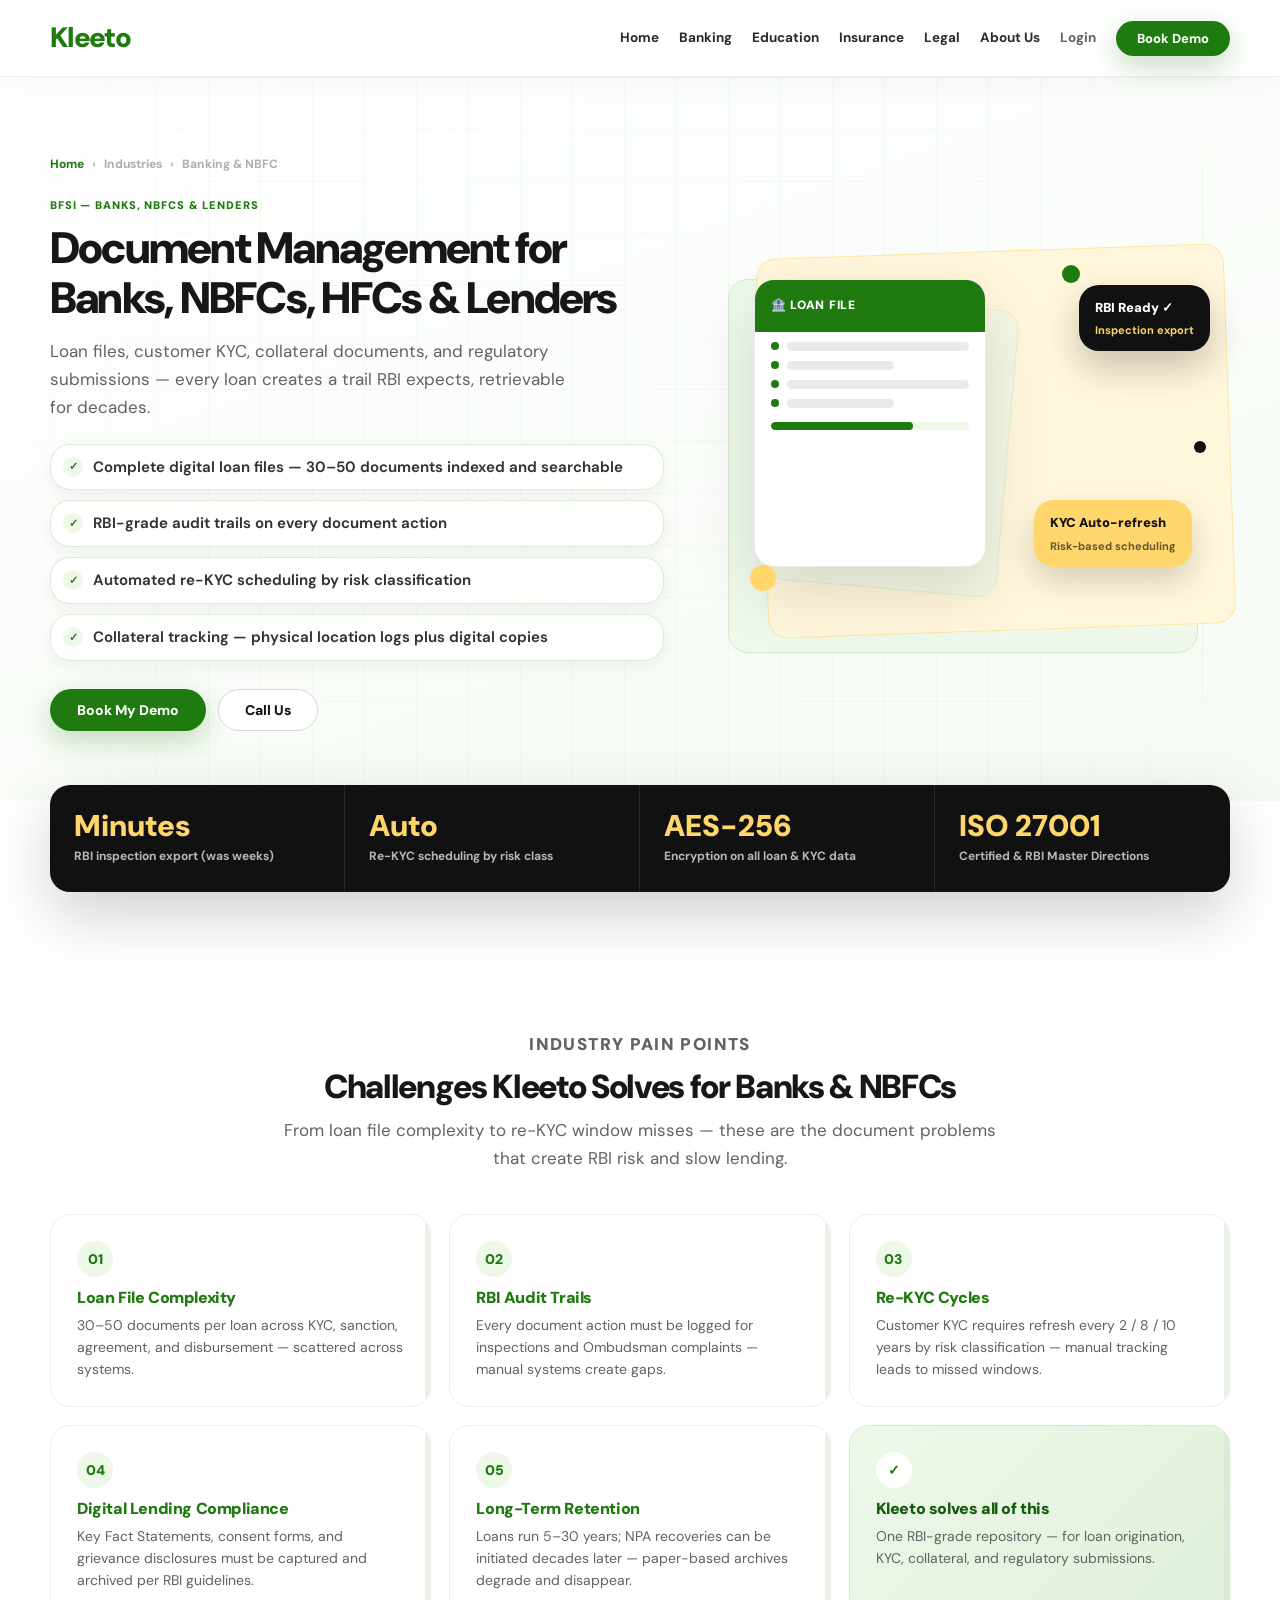
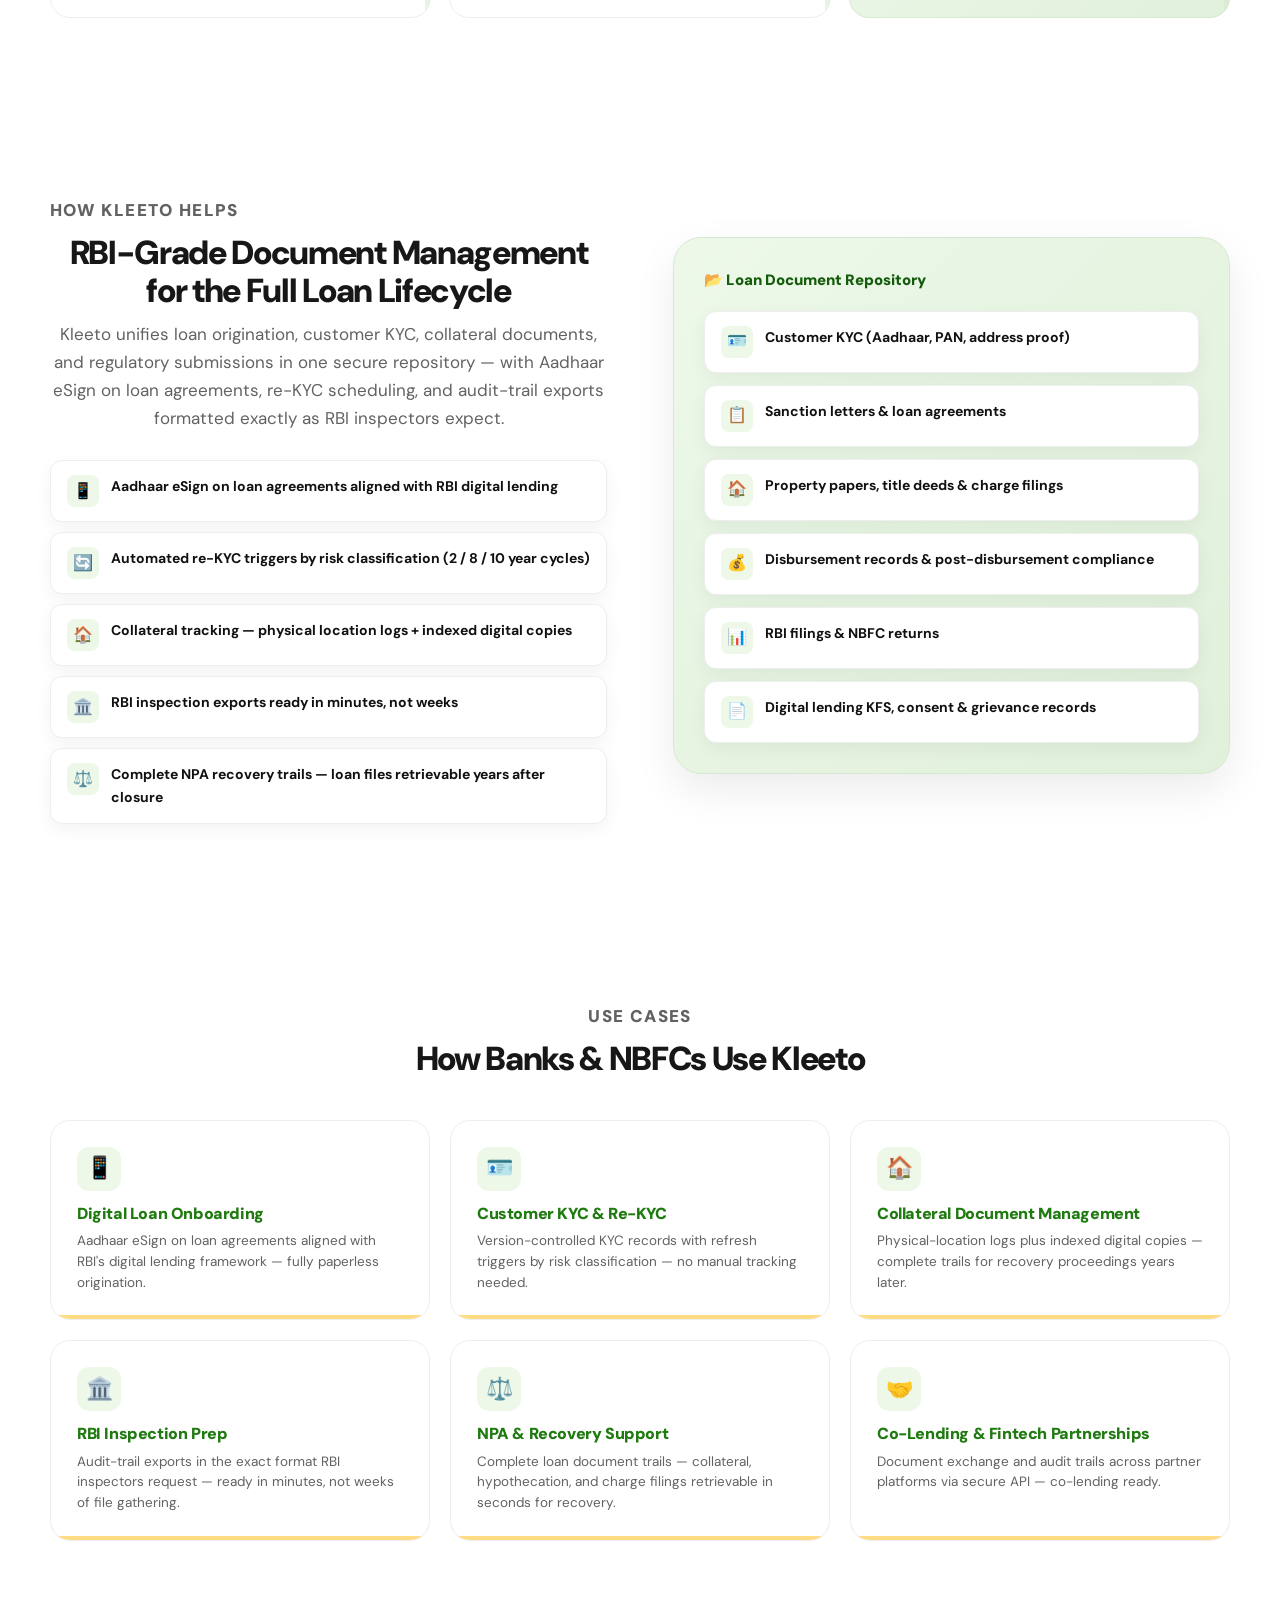
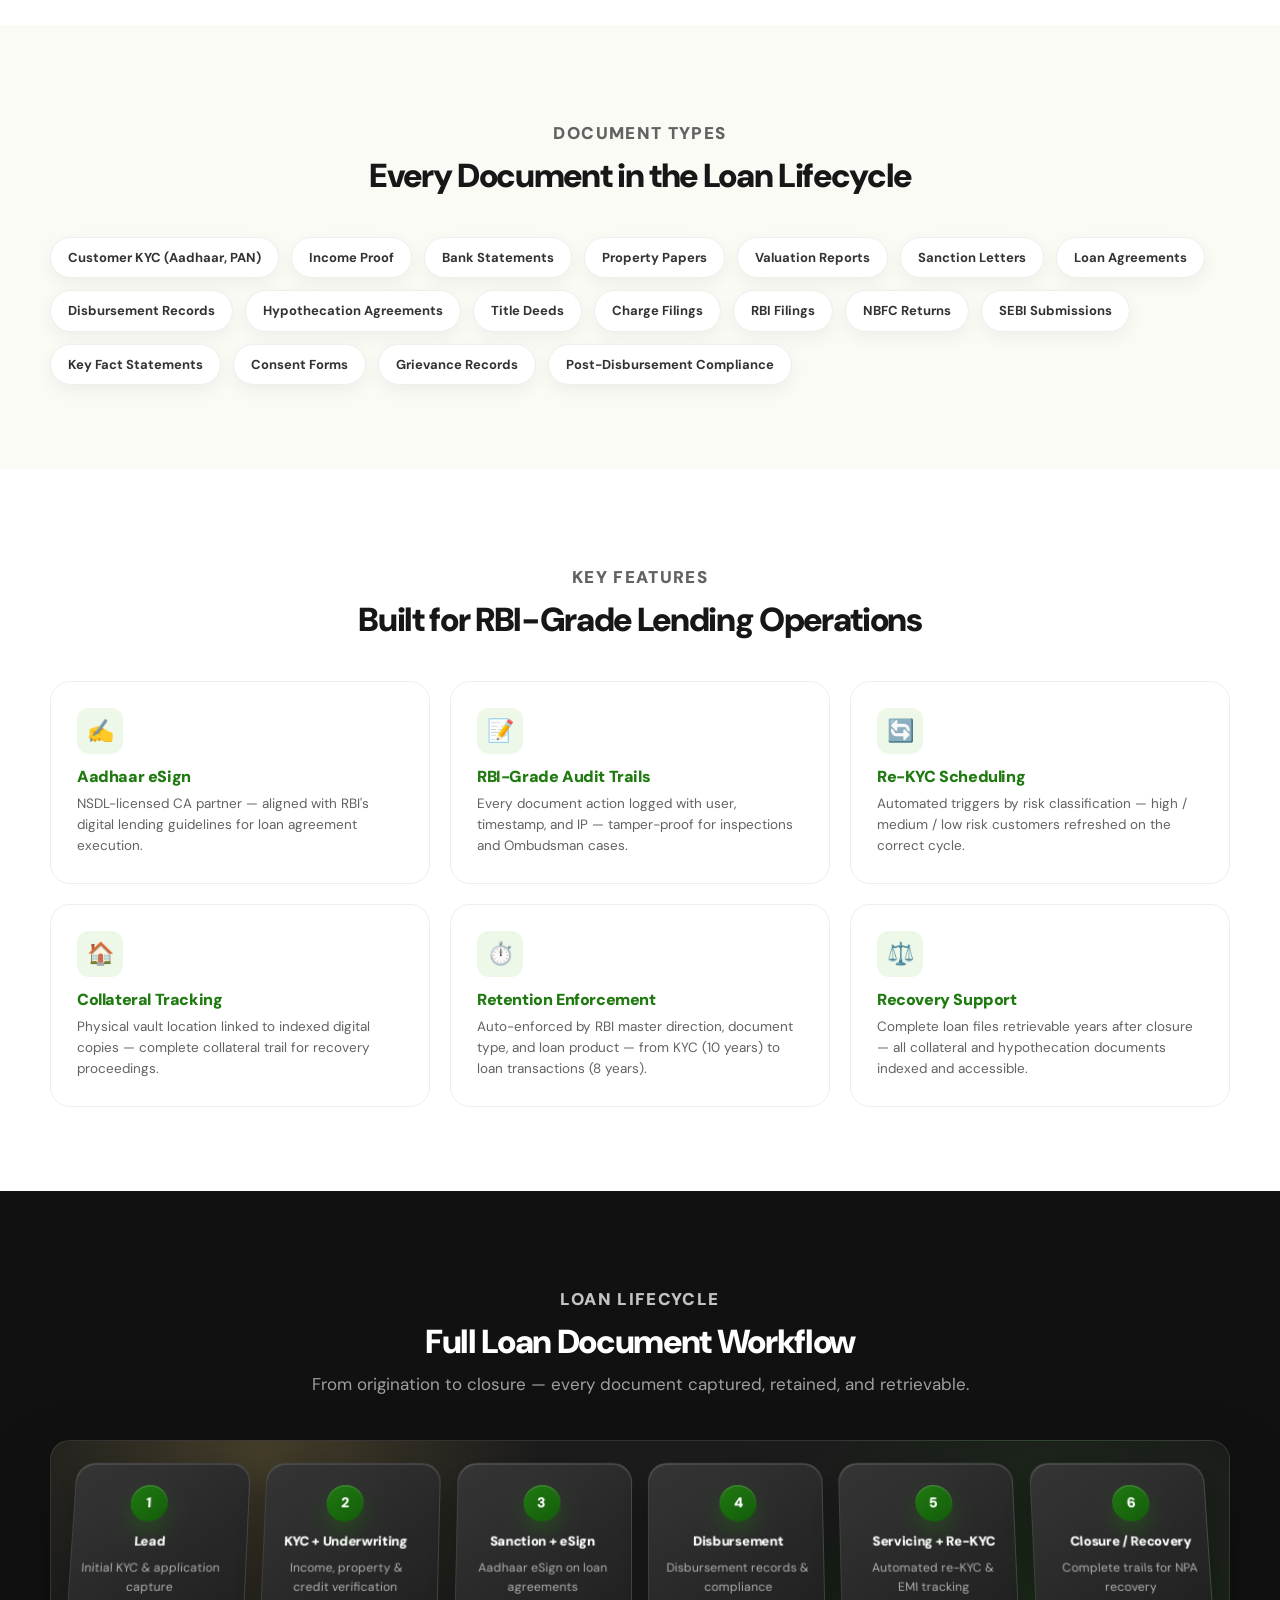
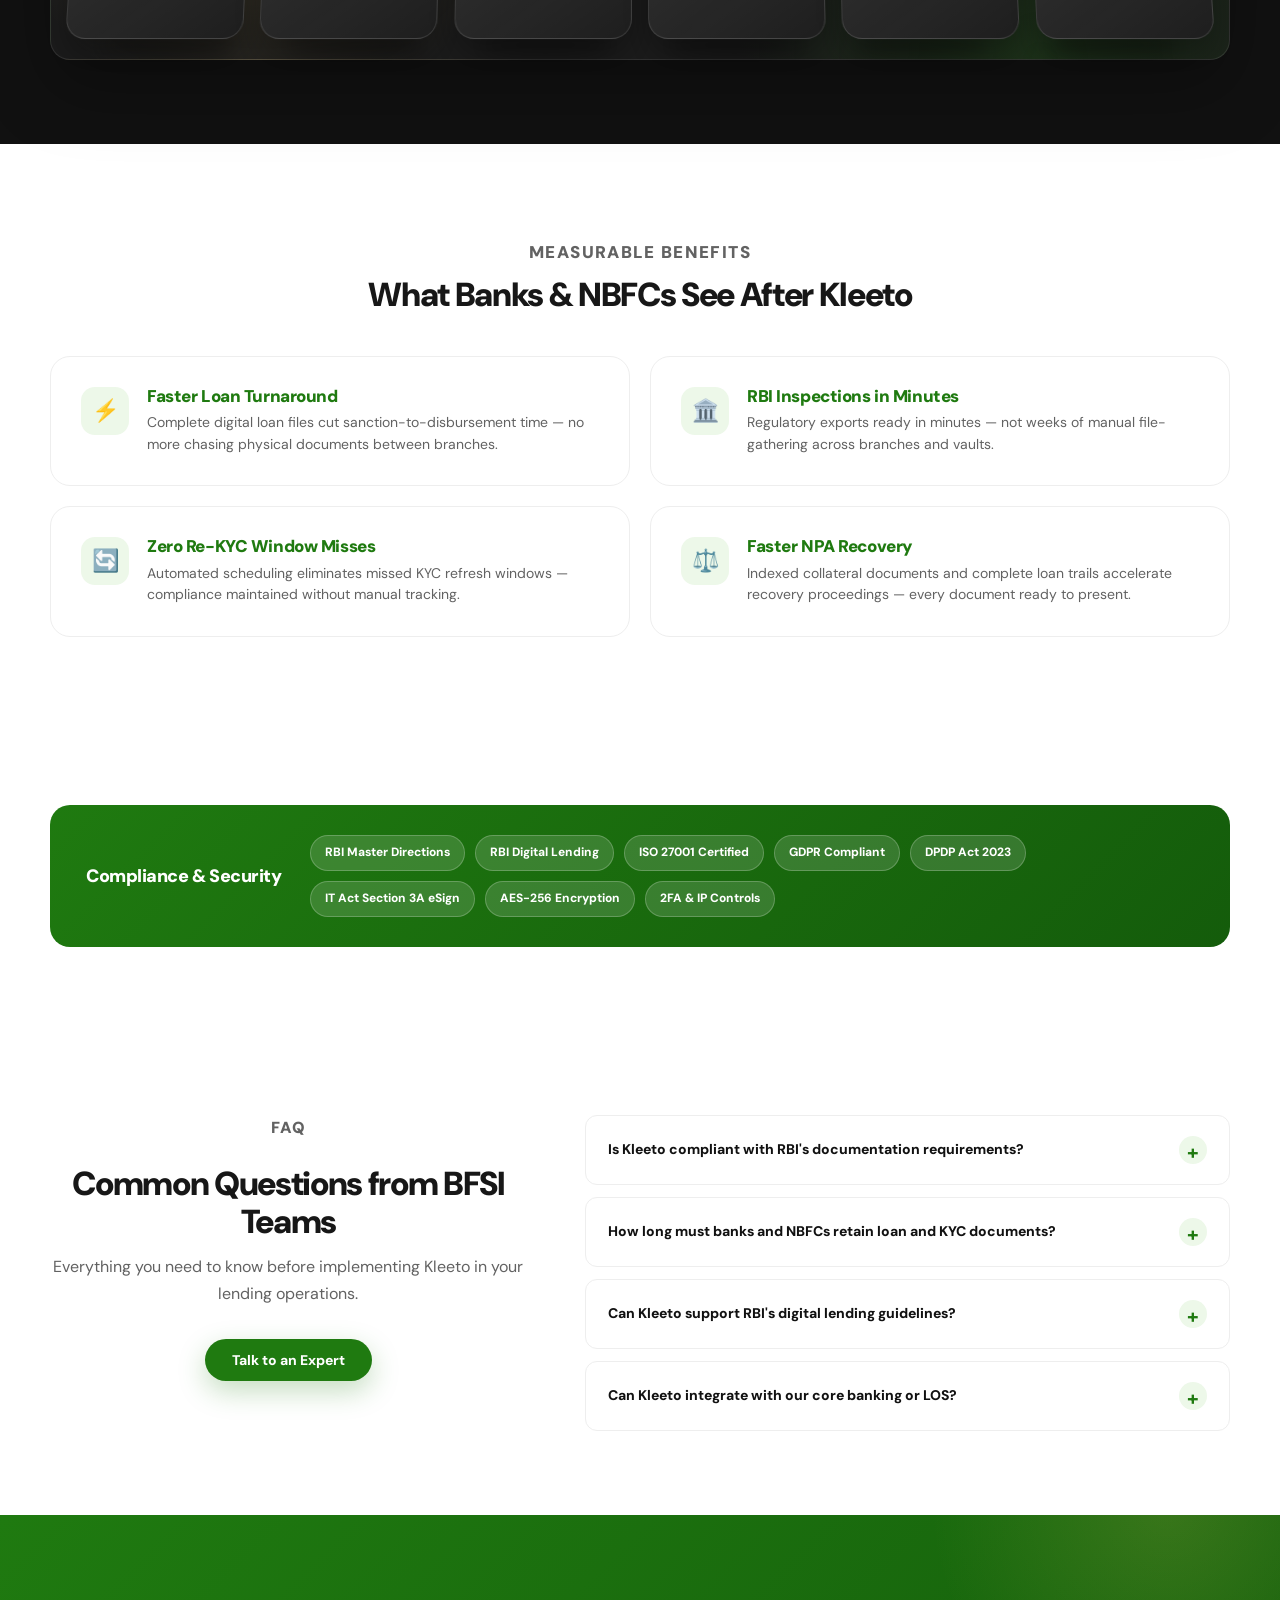
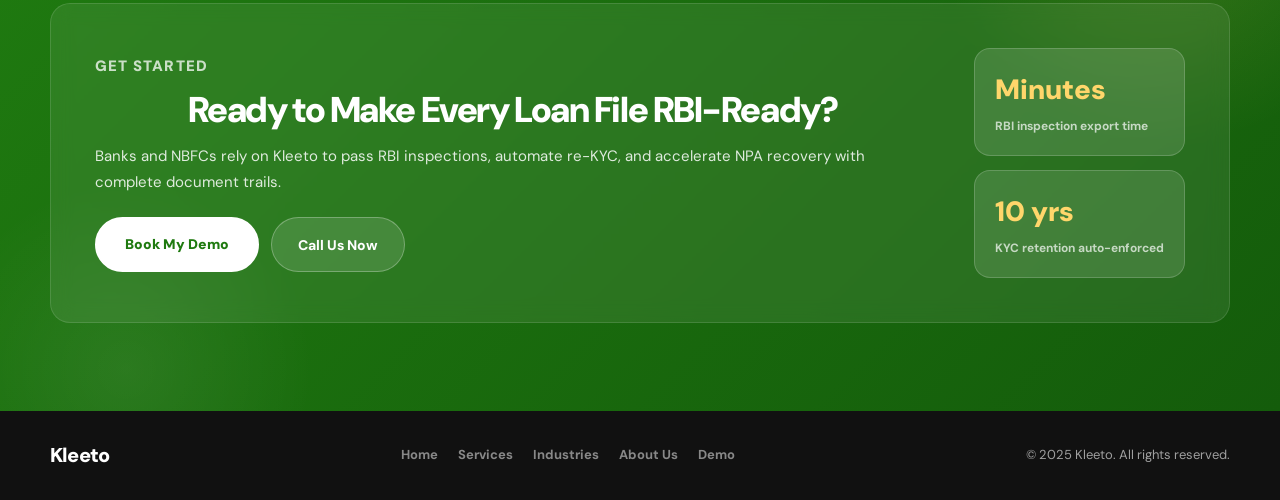
==== index.html @ 8e0f44df "Rename industry-banking-nbfc.html to index.html chaneg the file name" ====
<!DOCTYPE html>
<html lang="en">
<head>
<meta charset="UTF-8">
<meta name="viewport" content="width=device-width, initial-scale=1.0">
<title>Banking &amp; NBFC Document Management — Kleeto</title>
<meta name="description" content="Kleeto unifies loan files, customer KYC, collateral documents, and RBI submissions for banks, NBFCs, HFCs, and lenders — retrievable for decades.">
<link rel="preconnect" href="https://fonts.googleapis.com">
<link href="https://fonts.googleapis.com/css2?family=DM+Sans:wght@400;500;700;800;900&display=swap" rel="stylesheet">
<link rel="stylesheet" href="industry.css">
<style>
  .hero { background: linear-gradient(160deg, #fff 0%, #f5fbf3 100%); }

  /* BFSI visual */
  .bfsi-visual { position: relative; width: 100%; height: 400px; }

  .bfsi-loan {
    position: absolute; left: 26px; top: 36px;
    width: 232px; height: 288px;
    border-radius: 22px; background: #fff;
    border: 1px solid rgba(0,0,0,.08);
    box-shadow: 0 24px 56px rgba(0,0,0,.15);
    overflow: hidden;
    animation: cardFloat 6s ease-in-out infinite;
  }
  .bfsi-top { background: var(--green); height: 52px; display: flex; align-items: center; padding: 0 16px; color: #fff; font-weight: 900; font-size: 12px; letter-spacing: .06em; }
  .bl-row { display: flex; align-items: center; gap: 8px; margin: 10px 16px; }
  .bl-dot { width: 8px; height: 8px; border-radius: 50%; background: var(--green); flex: 0 0 auto; }
  .bl-line { flex: 1; height: 9px; border-radius: 999px; background: #eaeaea; }
  .bl-line.s { width: 54%; flex: none; }
  .bl-progress {
    margin: 14px 16px 0;
    background: var(--green-soft);
    border-radius: 999px;
    height: 8px;
    overflow: hidden;
  }
  .bl-bar { height: 100%; width: 72%; background: var(--green); border-radius: 999px; }

  .bfsi-b2 {
    position: absolute; left: 48px; top: 58px;
    width: 232px; height: 288px;
    border-radius: 22px; background: var(--green-soft);
    border: 1px solid var(--green-mid);
    opacity: .6; z-index: -1;
    transform: rotate(5deg);
  }

  .bfsi-badge-rbi {
    position: absolute; right: 20px; top: 42px;
    background: #111; color: #fff;
    border-radius: 14px; padding: 12px 16px;
    font-weight: 900; font-size: 13px;
    box-shadow: 0 16px 36px rgba(0,0,0,.22);
    animation: badgeFloat 4.5s ease-in-out infinite;
  }
  .bfsi-badge-rbi small { display: block; color: var(--yellow); font-size: 11px; font-weight: 700; margin-top: 3px; }

  .bfsi-badge-kyc {
    position: absolute; right: 38px; bottom: 76px;
    background: var(--yellow); color: #111;
    border-radius: 14px; padding: 12px 16px;
    font-weight: 900; font-size: 13px;
    box-shadow: 0 14px 30px rgba(0,0,0,.16);
    animation: badgeFloat 5s ease-in-out infinite reverse;
  }
  .bfsi-badge-kyc small { display: block; font-size: 11px; font-weight: 700; opacity: .65; margin-top: 3px; }

  .dot-b1 { width: 18px; height: 18px; background: var(--green); top: 22px; right: 150px; animation-delay: .4s; }
  .dot-b2 { width: 26px; height: 26px; background: var(--yellow); bottom: 52px; left: 22px; animation-delay: 1.2s; }
  .dot-b3 { width: 12px; height: 12px; background: #111; top: 198px; right: 24px; animation-delay: 1.9s; }

  @keyframes cardFloat {
    0%,100% { transform: translateY(0); }
    50%      { transform: translateY(-12px) rotate(.5deg); }
  }
</style>
</head>
<body>

<!-- ═══════════ HEADER ═══════════ -->
<header class="site-header">
  <div class="container">
    <nav class="nav-wrap">
      <a href="https://www.kleeto.in" class="brand">
        <img src="https://www.kleeto.in/images/logo.png" alt="Kleeto" onerror="this.style.display='none';this.nextElementSibling.style.display='block'">
        <span class="brand-text" style="display:none">Kleeto</span>
      </a>
      <div class="main-nav" id="mainNav">

  <a href="https://www.kleeto.in">Home</a>

  <a href="industry-banking-nbfc.html">Banking</a>

  <a href="industry-education.html">Education</a>

  <a href="industry-insurance.html">Insurance</a>

  <a href="industry-legal-procurement.html">
    Legal
  </a>

  <a href="https://www.kleeto.in/about-us">
    About Us
  </a>

  <a href="#" class="muted">Login</a>

  <a href="https://www.kleeto.in/Demo-Page.php"
     class="btn btn-primary"
     style="padding:10px 20px;font-size:13px">
     Book Demo
  </a>

</div>
      <button class="menu-btn" id="menuBtn" aria-label="Menu">
        <span></span><span></span><span></span>
      </button>
    </nav>
  </div>
</header>

<!-- ═══════════ HERO ═══════════ -->
<section class="hero">
  <div class="container">
    <div class="hero-grid">
      <div>
        <div class="breadcrumb">
          <a href="https://www.kleeto.in">Home</a>
          <span>›</span>
          <span>Industries</span>
          <span>›</span>
          <span>Banking &amp; NBFC</span>
        </div>
        <p class="eyebrow">BFSI — Banks, NBFCs &amp; Lenders</p>
        <h1>Document Management for Banks, NBFCs, HFCs &amp; Lenders</h1>
        <p class="hero-sub">Loan files, customer KYC, collateral documents, and regulatory submissions — every loan creates a trail RBI expects, retrievable for decades.</p>
        <ul class="hero-checks">
          <li>Complete digital loan files — 30–50 documents indexed and searchable</li>
          <li>RBI-grade audit trails on every document action</li>
          <li>Automated re-KYC scheduling by risk classification</li>
          <li>Collateral tracking — physical location logs plus digital copies</li>
        </ul>
        <div class="hero-actions">
          <a href="https://www.kleeto.in/Demo-Page.php" class="btn btn-primary">Book My Demo</a>
          <a href="tel:+91XXXXXXXXXX" class="btn btn-outline">Call Us</a>
        </div>
      </div>
      <div class="hero-visual">
        <div class="bfsi-visual">
          <div class="bfsi-b2"></div>
          <div class="bfsi-loan">
            <div class="bfsi-top">🏦 LOAN FILE</div>
            <div class="bl-row"><div class="bl-dot"></div><div class="bl-line"></div></div>
            <div class="bl-row"><div class="bl-dot"></div><div class="bl-line s"></div></div>
            <div class="bl-row"><div class="bl-dot"></div><div class="bl-line"></div></div>
            <div class="bl-row"><div class="bl-dot"></div><div class="bl-line s"></div></div>
            <div class="bl-progress"><div class="bl-bar"></div></div>
          </div>
          <div class="bfsi-badge-rbi">RBI Ready ✓<small>Inspection export</small></div>
          <div class="bfsi-badge-kyc">KYC Auto-refresh<small>Risk-based scheduling</small></div>
          <div class="vis-dot dot-b1"></div>
          <div class="vis-dot dot-b2"></div>
          <div class="vis-dot dot-b3"></div>
        </div>
      </div>
    </div>
  </div>
</section>

<!-- ═══════════ PROOF BAR ═══════════ -->
<section style="padding:16px 0 40px">
  <div class="container">
    <div class="proof-bar">
      <div class="proof-grid">
        <div class="proof-cell"><strong>Minutes</strong><span>RBI inspection export (was weeks)</span></div>
        <div class="proof-cell"><strong>Auto</strong><span>Re-KYC scheduling by risk class</span></div>
        <div class="proof-cell"><strong>AES-256</strong><span>Encryption on all loan &amp; KYC data</span></div>
        <div class="proof-cell"><strong>ISO 27001</strong><span>Certified &amp; RBI Master Directions</span></div>
      </div>
    </div>
  </div>
</section>

<!-- ═══════════ CHALLENGES ═══════════ -->
<section class="section-pad light-bg">
  <div class="container">
    <div class="section-head">
      <p class="eyebrow">Industry Pain Points</p>
      <h2>Challenges Kleeto Solves for Banks &amp; NBFCs</h2>
      <p>From loan file complexity to re-KYC window misses — these are the document problems that create RBI risk and slow lending.</p>
    </div>
    <div class="challenges-grid">
      <div class="challenge-card">
        <div class="challenge-num">01</div>
        <h3>Loan File Complexity</h3>
        <p>30–50 documents per loan across KYC, sanction, agreement, and disbursement — scattered across systems.</p>
      </div>
      <div class="challenge-card">
        <div class="challenge-num">02</div>
        <h3>RBI Audit Trails</h3>
        <p>Every document action must be logged for inspections and Ombudsman complaints — manual systems create gaps.</p>
      </div>
      <div class="challenge-card">
        <div class="challenge-num">03</div>
        <h3>Re-KYC Cycles</h3>
        <p>Customer KYC requires refresh every 2 / 8 / 10 years by risk classification — manual tracking leads to missed windows.</p>
      </div>
      <div class="challenge-card">
        <div class="challenge-num">04</div>
        <h3>Digital Lending Compliance</h3>
        <p>Key Fact Statements, consent forms, and grievance disclosures must be captured and archived per RBI guidelines.</p>
      </div>
      <div class="challenge-card">
        <div class="challenge-num">05</div>
        <h3>Long-Term Retention</h3>
        <p>Loans run 5–30 years; NPA recoveries can be initiated decades later — paper-based archives degrade and disappear.</p>
      </div>
      <div class="challenge-card" style="background:linear-gradient(135deg,var(--green-soft),#e0f0da);border-color:var(--green-mid)">
        <div class="challenge-num" style="background:#fff">✓</div>
        <h3 style="color:var(--green-dark)">Kleeto solves all of this</h3>
        <p>One RBI-grade repository — for loan origination, KYC, collateral, and regulatory submissions.</p>
      </div>
    </div>
  </div>
</section>

<!-- ═══════════ HOW KLEETO HELPS ═══════════ -->
<section class="section-pad">
  <div class="container">
    <div class="two-col">
      <div>
        <p class="eyebrow">How Kleeto Helps</p>
        <h2>RBI-Grade Document Management for the Full Loan Lifecycle</h2>
        <p>Kleeto unifies loan origination, customer KYC, collateral documents, and regulatory submissions in one secure repository — with Aadhaar eSign on loan agreements, re-KYC scheduling, and audit-trail exports formatted exactly as RBI inspectors expect.</p>
        <div style="margin-top:28px; display:grid; gap:10px;">
          <div class="help-item"><div class="help-icon">📱</div>Aadhaar eSign on loan agreements aligned with RBI digital lending</div>
          <div class="help-item"><div class="help-icon">🔄</div>Automated re-KYC triggers by risk classification (2 / 8 / 10 year cycles)</div>
          <div class="help-item"><div class="help-icon">🏠</div>Collateral tracking — physical location logs + indexed digital copies</div>
          <div class="help-item"><div class="help-icon">🏛️</div>RBI inspection exports ready in minutes, not weeks</div>
          <div class="help-item"><div class="help-icon">⚖️</div>Complete NPA recovery trails — loan files retrievable years after closure</div>
        </div>
      </div>
      <div class="help-visual">
        <div style="font-weight:900;color:var(--green-dark);font-size:15px;margin-bottom:6px">📂 Loan Document Repository</div>
        <div class="help-item"><div class="help-icon">🪪</div>Customer KYC (Aadhaar, PAN, address proof)</div>
        <div class="help-item"><div class="help-icon">📋</div>Sanction letters &amp; loan agreements</div>
        <div class="help-item"><div class="help-icon">🏠</div>Property papers, title deeds &amp; charge filings</div>
        <div class="help-item"><div class="help-icon">💰</div>Disbursement records &amp; post-disbursement compliance</div>
        <div class="help-item"><div class="help-icon">📊</div>RBI filings &amp; NBFC returns</div>
        <div class="help-item"><div class="help-icon">📄</div>Digital lending KFS, consent &amp; grievance records</div>
      </div>
    </div>
  </div>
</section>

<!-- ═══════════ USE CASES ═══════════ -->
<section class="section-pad light-bg">
  <div class="container">
    <div class="section-head center">
      <p class="eyebrow">Use Cases</p>
      <h2>How Banks &amp; NBFCs Use Kleeto</h2>
    </div>
    <div class="usecase-grid">
      <div class="usecase-card">
        <div class="usecase-icon">📱</div>
        <h3>Digital Loan Onboarding</h3>
        <p>Aadhaar eSign on loan agreements aligned with RBI's digital lending framework — fully paperless origination.</p>
      </div>
      <div class="usecase-card">
        <div class="usecase-icon">🪪</div>
        <h3>Customer KYC &amp; Re-KYC</h3>
        <p>Version-controlled KYC records with refresh triggers by risk classification — no manual tracking needed.</p>
      </div>
      <div class="usecase-card">
        <div class="usecase-icon">🏠</div>
        <h3>Collateral Document Management</h3>
        <p>Physical-location logs plus indexed digital copies — complete trails for recovery proceedings years later.</p>
      </div>
      <div class="usecase-card">
        <div class="usecase-icon">🏛️</div>
        <h3>RBI Inspection Prep</h3>
        <p>Audit-trail exports in the exact format RBI inspectors request — ready in minutes, not weeks of file gathering.</p>
      </div>
      <div class="usecase-card">
        <div class="usecase-icon">⚖️</div>
        <h3>NPA &amp; Recovery Support</h3>
        <p>Complete loan document trails — collateral, hypothecation, and charge filings retrievable in seconds for recovery.</p>
      </div>
      <div class="usecase-card">
        <div class="usecase-icon">🤝</div>
        <h3>Co-Lending &amp; Fintech Partnerships</h3>
        <p>Document exchange and audit trails across partner platforms via secure API — co-lending ready.</p>
      </div>
    </div>
  </div>
</section>

<!-- ═══════════ DOCUMENT TYPES ═══════════ -->
<section class="section-pad doc-types-section">
  <div class="container">
    <div class="section-head">
      <p class="eyebrow">Document Types</p>
      <h2>Every Document in the Loan Lifecycle</h2>
    </div>
    <div class="doc-pills">
      <span class="doc-pill">Customer KYC (Aadhaar, PAN)</span>
      <span class="doc-pill">Income Proof</span>
      <span class="doc-pill">Bank Statements</span>
      <span class="doc-pill">Property Papers</span>
      <span class="doc-pill">Valuation Reports</span>
      <span class="doc-pill">Sanction Letters</span>
      <span class="doc-pill">Loan Agreements</span>
      <span class="doc-pill">Disbursement Records</span>
      <span class="doc-pill">Hypothecation Agreements</span>
      <span class="doc-pill">Title Deeds</span>
      <span class="doc-pill">Charge Filings</span>
      <span class="doc-pill">RBI Filings</span>
      <span class="doc-pill">NBFC Returns</span>
      <span class="doc-pill">SEBI Submissions</span>
      <span class="doc-pill">Key Fact Statements</span>
      <span class="doc-pill">Consent Forms</span>
      <span class="doc-pill">Grievance Records</span>
      <span class="doc-pill">Post-Disbursement Compliance</span>
    </div>
  </div>
</section>

<!-- ═══════════ KEY FEATURES ═══════════ -->
<section class="section-pad">
  <div class="container">
    <div class="section-head center">
      <p class="eyebrow">Key Features</p>
      <h2>Built for RBI-Grade Lending Operations</h2>
    </div>
    <div class="features-grid">
      <div class="feature-card">
        <div class="feature-icon">✍️</div>
        <h3>Aadhaar eSign</h3>
        <p>NSDL-licensed CA partner — aligned with RBI's digital lending guidelines for loan agreement execution.</p>
      </div>
      <div class="feature-card">
        <div class="feature-icon">📝</div>
        <h3>RBI-Grade Audit Trails</h3>
        <p>Every document action logged with user, timestamp, and IP — tamper-proof for inspections and Ombudsman cases.</p>
      </div>
      <div class="feature-card">
        <div class="feature-icon">🔄</div>
        <h3>Re-KYC Scheduling</h3>
        <p>Automated triggers by risk classification — high / medium / low risk customers refreshed on the correct cycle.</p>
      </div>
      <div class="feature-card">
        <div class="feature-icon">🏠</div>
        <h3>Collateral Tracking</h3>
        <p>Physical vault location linked to indexed digital copies — complete collateral trail for recovery proceedings.</p>
      </div>
      <div class="feature-card">
        <div class="feature-icon">⏱️</div>
        <h3>Retention Enforcement</h3>
        <p>Auto-enforced by RBI master direction, document type, and loan product — from KYC (10 years) to loan transactions (8 years).</p>
      </div>
      <div class="feature-card">
        <div class="feature-icon">⚖️</div>
        <h3>Recovery Support</h3>
        <p>Complete loan files retrievable years after closure — all collateral and hypothecation documents indexed and accessible.</p>
      </div>
    </div>
  </div>
</section>

<!-- ═══════════ WORKFLOW ═══════════ -->
<section class="section-pad workflow-section">
  <div class="container">
    <div class="section-head center">
      <p class="eyebrow light">Loan Lifecycle</p>
      <h2>Full Loan Document Workflow</h2>
      <p style="color:rgba(255,255,255,.6)">From origination to closure — every document captured, retained, and retrievable.</p>
    </div>
    <div class="workflow-steps">
      <div class="workflow-step">
        <div class="workflow-step-num">1</div>
        <h3>Lead</h3>
        <p>Initial KYC &amp; application capture</p>
      </div>
      <div class="workflow-step">
        <div class="workflow-step-num">2</div>
        <h3>KYC + Underwriting</h3>
        <p>Income, property &amp; credit verification</p>
      </div>
      <div class="workflow-step">
        <div class="workflow-step-num">3</div>
        <h3>Sanction + eSign</h3>
        <p>Aadhaar eSign on loan agreements</p>
      </div>
      <div class="workflow-step">
        <div class="workflow-step-num">4</div>
        <h3>Disbursement</h3>
        <p>Disbursement records &amp; compliance</p>
      </div>
      <div class="workflow-step">
        <div class="workflow-step-num">5</div>
        <h3>Servicing + Re-KYC</h3>
        <p>Automated re-KYC &amp; EMI tracking</p>
      </div>
      <div class="workflow-step">
        <div class="workflow-step-num">6</div>
        <h3>Closure / Recovery</h3>
        <p>Complete trails for NPA recovery</p>
      </div>
    </div>
  </div>
</section>

<!-- ═══════════ BENEFITS ═══════════ -->
<section class="section-pad light-bg">
  <div class="container">
    <div class="section-head center">
      <p class="eyebrow">Measurable Benefits</p>
      <h2>What Banks &amp; NBFCs See After Kleeto</h2>
    </div>
    <div class="benefits-grid">
      <div class="benefit-card">
        <div class="benefit-num">⚡</div>
        <div>
          <h3>Faster Loan Turnaround</h3>
          <p>Complete digital loan files cut sanction-to-disbursement time — no more chasing physical documents between branches.</p>
        </div>
      </div>
      <div class="benefit-card">
        <div class="benefit-num">🏛️</div>
        <div>
          <h3>RBI Inspections in Minutes</h3>
          <p>Regulatory exports ready in minutes — not weeks of manual file-gathering across branches and vaults.</p>
        </div>
      </div>
      <div class="benefit-card">
        <div class="benefit-num">🔄</div>
        <div>
          <h3>Zero Re-KYC Window Misses</h3>
          <p>Automated scheduling eliminates missed KYC refresh windows — compliance maintained without manual tracking.</p>
        </div>
      </div>
      <div class="benefit-card">
        <div class="benefit-num">⚖️</div>
        <div>
          <h3>Faster NPA Recovery</h3>
          <p>Indexed collateral documents and complete loan trails accelerate recovery proceedings — every document ready to present.</p>
        </div>
      </div>
    </div>
  </div>
</section>

<!-- ═══════════ COMPLIANCE ═══════════ -->
<section class="section-pad">
  <div class="container">
    <div class="compliance-strip">
      <h3>Compliance &amp; Security</h3>
      <div class="compliance-badges">
        <span class="comp-badge">RBI Master Directions</span>
        <span class="comp-badge">RBI Digital Lending</span>
        <span class="comp-badge">ISO 27001 Certified</span>
        <span class="comp-badge">GDPR Compliant</span>
        <span class="comp-badge">DPDP Act 2023</span>
        <span class="comp-badge">IT Act Section 3A eSign</span>
        <span class="comp-badge">AES-256 Encryption</span>
        <span class="comp-badge">2FA &amp; IP Controls</span>
      </div>
    </div>
  </div>
</section>

<!-- ═══════════ FAQ ═══════════ -->
<section class="section-pad light-bg">
  <div class="container">
    <div class="faq-layout">
      <div class="faq-intro">
        <p class="eyebrow">FAQ</p>
        <h2>Common Questions from BFSI Teams</h2>
        <p>Everything you need to know before implementing Kleeto in your lending operations.</p>
        <a href="https://www.kleeto.in/Demo-Page.php" class="btn btn-primary" style="margin-top:8px">Talk to an Expert</a>
      </div>
      <div class="faq-list">
        <div class="faq-item">
          <button class="faq-btn">
            Is Kleeto compliant with RBI's documentation requirements?
            <span class="faq-icon">+</span>
          </button>
          <div class="faq-body"><p>Yes — audit trails, retention policies, security controls, and access management align with RBI's master directions on KYC, outsourcing, and digital lending. Kleeto enforces these automatically per document type and loan product.</p></div>
        </div>
        <div class="faq-item">
          <button class="faq-btn">
            How long must banks and NBFCs retain loan and KYC documents?
            <span class="faq-icon">+</span>
          </button>
          <div class="faq-body"><p>KYC records are typically retained for 10 years after the relationship ends; loan transaction records for 8 years per the Income Tax Act, and longer for capital-account transactions. Kleeto enforces the correct retention period automatically.</p></div>
        </div>
        <div class="faq-item">
          <button class="faq-btn">
            Can Kleeto support RBI's digital lending guidelines?
            <span class="faq-icon">+</span>
          </button>
          <div class="faq-body"><p>Yes — Key Fact Statement delivery, consent capture, Aadhaar eSign, grievance disclosure archival, and complete digital lending audit trails are all supported. Kleeto is purpose-built for RBI's digital lending framework.</p></div>
        </div>
        <div class="faq-item">
          <button class="faq-btn">
            Can Kleeto integrate with our core banking or LOS?
            <span class="faq-icon">+</span>
          </button>
          <div class="faq-body"><p>Yes — Kleeto integrates with core banking systems (Finacle, Flexcube, TCS BaNCS), loan origination systems, CRM, and credit bureau APIs via API. It acts as the document layer alongside your existing core BFSI systems.</p></div>
        </div>
      </div>
    </div>
  </div>
</section>

<!-- ═══════════ CTA ═══════════ -->
<section class="cta-banner">
  <div class="container">
    <div class="cta-box">
      <div>
        <p class="eyebrow light">Get Started</p>
        <h2>Ready to Make Every Loan File RBI-Ready?</h2>
        <p>Banks and NBFCs rely on Kleeto to pass RBI inspections, automate re-KYC, and accelerate NPA recovery with complete document trails.</p>
        <div class="cta-actions">
          <a href="https://www.kleeto.in/Demo-Page.php" class="btn-white">Book My Demo</a>
          <a href="tel:+91XXXXXXXXXX" class="btn btn-ghost">Call Us Now</a>
        </div>
      </div>
      <div style="display:grid;gap:14px;min-width:200px">
        <div style="background:rgba(255,255,255,.12);border:1px solid rgba(255,255,255,.18);border-radius:16px;padding:18px 20px;color:#fff">
          <div style="font-size:28px;font-weight:900;color:var(--yellow)">Minutes</div>
          <div style="font-size:12px;font-weight:700;opacity:.7;margin-top:4px">RBI inspection export time</div>
        </div>
        <div style="background:rgba(255,255,255,.12);border:1px solid rgba(255,255,255,.18);border-radius:16px;padding:18px 20px;color:#fff">
          <div style="font-size:28px;font-weight:900;color:var(--yellow)">10 yrs</div>
          <div style="font-size:12px;font-weight:700;opacity:.7;margin-top:4px">KYC retention auto-enforced</div>
        </div>
      </div>
    </div>
  </div>
</section>

<!-- ═══════════ FOOTER ═══════════ -->
<footer class="site-footer">
  <div class="container">
    <div class="footer-inner">
      <span class="footer-brand">Kleeto</span>
      <div class="footer-links">
        <a href="https://www.kleeto.in">Home</a>
        <a href="#">Services</a>
        <a href="#">Industries</a>
        <a href="#">About Us</a>
        <a href="https://www.kleeto.in/Demo-Page.php">Demo</a>
      </div>
      <span>© 2025 Kleeto. All rights reserved.</span>
    </div>
  </div>
</footer>

<script>
  document.getElementById('menuBtn').addEventListener('click', () => {
    document.getElementById('mainNav').classList.toggle('open');
  });
  document.querySelectorAll('.faq-btn').forEach(btn => {
    btn.addEventListener('click', () => {
      const item = btn.parentElement;
      const wasOpen = item.classList.contains('active');
      document.querySelectorAll('.faq-item').forEach(i => i.classList.remove('active'));
      if (!wasOpen) item.classList.add('active');
    });
  });
</script>
</body>
</html>
---- industry.css ----
/* =============================================
   Kleeto Industry Pages — Shared Stylesheet
   Matches services pages theme (color, type, feel)
   ============================================= */

/* ---------- TOKENS ---------- */
:root {
  --green:        #1f7a10;
  --green-dark:   #145c0b;
  --green-soft:   #edf8e9;
  --green-mid:    #d5e8d0;
  --yellow:       #ffd66b;
  --yellow-soft:  #fff6db;
  --text:         #171717;
  --muted:        #626262;
  --border:       #eeeeee;
  --bg:           #ffffff;
  --bg-soft:      #fbfbf6;
  --shadow-sm:    0 6px 18px rgba(0,0,0,.05);
  --shadow:       0 16px 42px rgba(0,0,0,.08);
  --shadow-lg:    0 26px 64px rgba(0,0,0,.12);
  --radius-sm:    12px;
  --radius:       20px;
  --radius-lg:    28px;
}

/* ---------- RESET & BASE ---------- */
*, *::before, *::after { box-sizing: border-box; }
html  { scroll-behavior: smooth; }
body  {
  margin: 0;
  font-family: 'DM Sans', 'Inter', Arial, sans-serif;
  color: var(--text);
  background: var(--bg);
  line-height: 1.65;
  -webkit-font-smoothing: antialiased;
}
a { text-decoration: none; color: inherit; }
img { max-width: 100%; display: block; }
p { margin: 0; }

/* ---------- LAYOUT ---------- */
.container     { width: min(1180px, calc(100% - 40px)); margin: auto; }
.section-pad   { padding: 84px 0; }
.center        { text-align: center; }

/* ---------- TYPOGRAPHY ---------- */
h1, h2, h3 {
  margin: 0;
  line-height: 1.13;
  letter-spacing: -.04em;
  color: var(--text);
  font-weight: 900;
}
h1 { font-size: clamp(28px, 3.6vw, 44px); font-weight: 900; }
h2 { font-size: clamp(22px, 2.6vw, 34px); font-weight: 900; }
h3 { font-size: 18px; font-weight: 900; letter-spacing: -.025em; }

.eyebrow {
  display: inline-block;
  margin: 0 0 10px;
  color: var(--green);
  font-weight: 900;
  letter-spacing: .08em;
  text-transform: uppercase;
  font-size: 11px;
}
.eyebrow.light { color: rgba(255,255,255,.75); }

.section-head          { max-width: 720px; margin: 0 auto 42px; text-align: center; }
.section-head p,
.hero-sub,
.two-col p,
.faq-body p            { color: var(--muted); font-size: 17px; margin-top: 10px; }

section h2,
section > .container > .eyebrow {
  text-align: center;
}

.two-col > div > .eyebrow,
.two-col > div > h2,
.two-col > div > p,
.faq-intro,
.faq-intro .eyebrow,
.faq-intro h2,
.faq-intro p {
  text-align: center;
}

.two-col > div > p,
.faq-intro p {
  margin-left: auto;
  margin-right: auto;
}

/* ---------- BUTTONS ---------- */
.btn {
  display: inline-flex;
  align-items: center;
  justify-content: center;
  gap: 8px;
  border-radius: 999px;
  padding: 13px 26px;
  font-weight: 800;
  font-size: 14px;
  border: 1.5px solid transparent;
  cursor: pointer;
  transition: transform .22s ease, box-shadow .22s ease, background .22s ease;
  white-space: nowrap;
  line-height: 1;
}
.btn:hover { transform: translateY(-2px); }

.btn-primary {
  background: var(--green);
  color: #fff;
  box-shadow: 0 10px 28px rgba(31,122,16,.26);
}
.btn-primary:hover {
  background: var(--green-dark);
  box-shadow: 0 14px 34px rgba(31,122,16,.32);
}

.btn-outline {
  border-color: #d8d8d8;
  background: #fff;
  color: #111;
}
.btn-outline:hover { border-color: var(--green); color: var(--green); }

.btn-ghost {
  background: rgba(255,255,255,.12);
  color: #fff;
  border-color: rgba(255,255,255,.28);
}
.btn-ghost:hover { background: rgba(255,255,255,.22); }

/* ---------- HEADER / NAV ---------- */
.site-header {
  position: sticky;
  top: 0;
  z-index: 100;
  background: rgba(255,255,255,.96);
  backdrop-filter: blur(18px);
  border-bottom: 1px solid var(--border);
  box-shadow: 0 8px 30px rgba(0,0,0,.035);
}
.nav-wrap {
  height: 76px;
  display: flex;
  align-items: center;
  justify-content: space-between;
  gap: 20px;
}
.brand img { height: 38px; width: auto; }
.brand-text {
  font-size: 28px;
  font-weight: 900;
  letter-spacing: -.06em;
  color: var(--green);
}
.main-nav {
  display: flex;
  align-items: center;
  gap: 20px;
  font-size: 13.5px;
  font-weight: 700;
  color: #2a2a2a;
}
.main-nav a:hover, .main-nav a.active { color: var(--green); }
.main-nav .muted { color: var(--muted); }
.menu-btn {
  display: none;
  background: none;
  border: 0;
  padding: 8px;
  cursor: pointer;
}
.menu-btn span {
  display: block;
  width: 24px;
  height: 2px;
  background: #111;
  margin: 5px 0;
  border-radius: 999px;
  transition: .2s;
}

/* ---------- HERO ---------- */
.hero {
  position: relative;
  overflow: hidden;
  background: linear-gradient(160deg, #fff 0%, var(--bg-soft) 100%);
  padding: 78px 0 70px;
}

.hero::before {
  content: "";
  position: absolute;
  inset: 0;
  background:
    linear-gradient(90deg, rgba(31,122,16,.045) 1px, transparent 1px),
    linear-gradient(180deg, rgba(31,122,16,.045) 1px, transparent 1px);
  background-size: 52px 52px;
  mask-image: linear-gradient(90deg, transparent, #000 16%, #000 78%, transparent);
  opacity: .8;
}
.hero::after {
  content: "";
  position: absolute;
  right: 6%;
  top: 0;
  width: 1px;
  height: 100%;
  background: linear-gradient(180deg, transparent, var(--green-mid), transparent);
  opacity: .9;
}

.hero-grid {
  position: relative;
  z-index: 2;
  display: grid;
  grid-template-columns: 1.1fr .9fr;
  gap: 64px;
  align-items: center;
}

.breadcrumb {
  display: flex;
  gap: 8px;
  align-items: center;
  margin-bottom: 16px;
  color: var(--muted);
  font-size: 12px;
  font-weight: 800;
  flex-wrap: wrap;
}
.breadcrumb a { color: var(--green); }
.breadcrumb span { opacity: .5; }

.hero-sub {
  margin-top: 14px;
  font-size: 17px;
  color: var(--muted);
  max-width: 520px;
}

.hero-checks {
  list-style: none;
  margin: 22px 0 0;
  padding: 0;
  display: grid;
  gap: 10px;
}
.hero-checks li {
  display: flex;
  gap: 10px;
  align-items: flex-start;
  font-weight: 650;
  color: #333;
  font-size: 15px;
  background: rgba(255,255,255,.72);
  border: 1px solid rgba(213,232,208,.82);
  border-radius: var(--radius);
  padding: 10px 12px;
  box-shadow: var(--shadow-sm);
}
.hero-checks li::before {
  content: "✓";
  display: grid;
  place-items: center;
  flex: 0 0 auto;
  width: 20px;
  height: 20px;
  border-radius: 50%;
  background: var(--green-soft);
  color: var(--green);
  font-weight: 900;
  font-size: 11px;
  margin-top: 2px;
}

.hero-actions {
  display: flex;
  gap: 12px;
  flex-wrap: wrap;
  margin-top: 28px;
}

/* ---------- HERO VISUAL ---------- */
.hero-visual {
  position: relative;
  min-height: 420px;
  height: auto;
  display: flex;
  align-items: center;
  justify-content: center;
  isolation: isolate;
}
.hero-visual::before {
  content: "";
  position: absolute;
  inset: 18px 0 22px 34px;
  background: var(--yellow-soft);
  border: 1px solid rgba(255,214,107,.52);
  border-radius: var(--radius);
  transform: rotate(-2deg);
  z-index: -1;
}
.hero-visual::after {
  content: "";
  position: absolute;
  inset: 46px 32px 0 0;
  background: rgba(237,248,233,.85);
  border: 1px solid var(--green-mid);
  border-radius: var(--radius);
  z-index: -2;
}

/* Floating 3-D card stack common */
.vis-stack {
  position: relative;
  width: 100%;
  height: 100%;
}

/* Generic industry illustration pieces */
.vis-card {
  position: absolute;
  border-radius: var(--radius);
  background: #fff;
  border: 1px solid rgba(0,0,0,.08);
  box-shadow: var(--shadow-lg);
  overflow: hidden;
}
.vis-card-header {
  padding: 14px 18px;
  font-weight: 900;
  font-size: 13px;
  letter-spacing: .06em;
  color: #fff;
  background: var(--green);
}
.vis-line {
  height: 9px;
  border-radius: 999px;
  background: #eaeaea;
  margin: 12px 18px;
}
.vis-line.short { width: 55%; }
.vis-line.mid   { width: 75%; }

.vis-badge {
  position: absolute;
  border-radius: var(--radius-sm);
  padding: 12px 16px;
  font-weight: 900;
  font-size: 13px;
  box-shadow: var(--shadow);
  animation: badgeFloat 4.5s ease-in-out infinite;
}
.vis-badge.dark  { background: #111; color: #fff; }
.vis-badge.yellow { background: var(--yellow); color: #111; animation-direction: reverse; animation-duration: 5s; }
.vis-badge small { display: block; font-weight: 700; font-size: 11px; opacity: .6; margin-top: 2px; }

.vis-dot {
  position: absolute;
  border-radius: 50%;
  animation: dotDrift 7s ease-in-out infinite;
}

/* Page-specific hero mockups share the same refined card language. */
.edu-card-main,
.edu-card-back,
.edu-card-back2,
.bfsi-loan,
.bfsi-b2 {
  border-radius: var(--radius) !important;
}

.edu-badge-naac,
.edu-badge-qr,
.bfsi-badge-rbi,
.bfsi-badge-kyc {
  border-radius: var(--radius) !important;
}

.edu-card-main,
.bfsi-loan {
  box-shadow: var(--shadow-lg) !important;
}

/* ---------- PROOF BAR ---------- */
.proof-bar {
  position: relative;
  z-index: 5;
  margin-top: -32px;
  padding-bottom: 4px;
}
.proof-grid {
  background: #111;
  border-radius: var(--radius);
  display: grid;
  grid-template-columns: repeat(4, 1fr);
  overflow: hidden;
  box-shadow: 0 24px 62px rgba(0,0,0,.18);
}
.proof-cell {
  padding: 26px 24px;
  border-right: 1px solid rgba(255,255,255,.1);
}
.proof-cell:last-child { border-right: 0; }
.proof-cell strong {
  display: block;
  color: var(--yellow);
  font-size: 30px;
  line-height: 1;
  font-weight: 900;
}
.proof-cell span {
  display: block;
  color: rgba(255,255,255,.7);
  font-size: 12px;
  font-weight: 700;
  margin-top: 6px;
}

/* ---------- CHALLENGES ---------- */
.challenges-grid {
  display: grid;
  grid-template-columns: repeat(3, 1fr);
  gap: 18px;
}
.challenge-card {
  background: #fff;
  border: 1px solid var(--border);
  border-radius: var(--radius);
  padding: 26px;
  transition: .22s ease;
  position: relative;
  overflow: hidden;
}
.challenge-card::before {
  content: "";
  position: absolute;
  top: 0;
  right: 0;
  width: 5px;
  height: 100%;
  border-radius: 0;
  background: var(--green-mid);
  opacity: .55;
  transition: .3s;
}
.challenge-card:hover { transform: translateY(-4px); box-shadow: var(--shadow); border-color: var(--green-mid); }
.challenge-card:hover::before { width: 8px; background: var(--green); opacity: 1; }
.challenge-num {
  display: grid;
  place-items: center;
  width: 36px;
  height: 36px;
  border-radius: 50%;
  background: var(--green-soft);
  color: var(--green);
  font-weight: 900;
  font-size: 14px;
  margin-bottom: 12px;
}
.challenge-card h3 { color: var(--green); font-size: 16px; font-weight: 900; margin-bottom: 8px; }
.challenge-card p  { color: var(--muted); font-size: 14px; line-height: 1.55; }

/* ---------- HOW KLEETO HELPS (2-col) ---------- */
.two-col {
  display: grid;
  grid-template-columns: 1fr 1fr;
  gap: 66px;
  align-items: center;
}
.two-col.reverse { direction: rtl; }
.two-col.reverse > * { direction: ltr; }

.help-visual {
  border-radius: var(--radius-lg);
  background: linear-gradient(135deg, var(--green-soft), #e0f0da);
  border: 1px solid var(--green-mid);
  padding: 30px;
  display: grid;
  gap: 12px;
  box-shadow: var(--shadow);
}
.help-item {
  display: flex;
  gap: 12px;
  align-items: flex-start;
  background: #fff;
  border-radius: var(--radius-sm);
  padding: 14px 16px;
  border: 1px solid var(--border);
  box-shadow: var(--shadow-sm);
  font-size: 14px;
  font-weight: 700;
  color: #111;
  transition: .2s;
}
.help-item:hover { border-color: var(--green-mid); transform: translateX(4px); }
.help-icon {
  flex: 0 0 auto;
  width: 32px;
  height: 32px;
  border-radius: 8px;
  background: var(--green-soft);
  color: var(--green);
  display: grid;
  place-items: center;
  font-size: 16px;
}

/* ---------- USE CASES ---------- */
.usecase-grid {
  display: grid;
  grid-template-columns: repeat(3, 1fr);
  gap: 20px;
}
.usecase-card {
  background: #fff;
  border: 1px solid var(--border);
  border-radius: var(--radius);
  padding: 26px;
  transition: .25s ease;
  position: relative;
  overflow: hidden;
}
.usecase-card::after {
  content: "";
  position: absolute;
  left: 0;
  right: auto;
  bottom: 0;
  width: 100%;
  height: 4px;
  border-radius: 0;
  background: var(--yellow);
  opacity: .85;
}
.usecase-card:hover { transform: translateY(-4px); box-shadow: var(--shadow); border-color: var(--green-mid); }
.usecase-icon {
  width: 44px;
  height: 44px;
  border-radius: 12px;
  background: var(--green-soft);
  color: var(--green);
  display: grid;
  place-items: center;
  font-size: 22px;
  margin-bottom: 14px;
  transition: .22s;
  position: relative;
  z-index: 1;
}
.usecase-card:hover .usecase-icon { background: var(--green); color: #fff; }
.usecase-card h3 { font-size: 16px; color: var(--green); font-weight: 900; margin-bottom: 8px; position: relative; z-index: 1; }
.usecase-card p  { color: var(--muted); font-size: 13.5px; line-height: 1.55; position: relative; z-index: 1; }

/* ---------- DOCUMENT TYPES PILL LIST ---------- */
.doc-types-section { background: var(--bg-soft); }
.doc-pills {
  display: flex;
  flex-wrap: wrap;
  gap: 12px;
  margin-top: 24px;
}
.doc-pill {
  background: #fff;
  border: 1px solid var(--border);
  border-radius: 999px;
  padding: 9px 17px;
  font-size: 13px;
  font-weight: 700;
  color: #333;
  box-shadow: var(--shadow-sm);
  transition: .2s;
}
.doc-pill:hover { border-color: var(--green); color: var(--green); }

/* ---------- KEY FEATURES ---------- */
.features-grid {
  display: grid;
  grid-template-columns: repeat(3, 1fr);
  gap: 20px;
}
.feature-card {
  background: #fff;
  border: 1px solid var(--border);
  border-radius: var(--radius);
  padding: 26px;
  transition: .25s ease;
  position: relative;
  overflow: hidden;
}
.feature-card:hover { transform: translateY(-4px); box-shadow: var(--shadow); border-color: var(--green-mid); }
.feature-icon {
  width: 46px;
  height: 46px;
  border-radius: 12px;
  background: var(--green-soft);
  color: var(--green);
  display: grid;
  place-items: center;
  font-size: 22px;
  margin-bottom: 14px;
  transition: .22s;
}
.feature-card:hover .feature-icon { background: var(--green); color: #fff; }
.feature-card h3 { font-size: 16px; color: var(--green); font-weight: 900; margin-bottom: 8px; }
.feature-card p  { color: var(--muted); font-size: 13.5px; line-height: 1.55; }

/* ---------- WORKFLOW STEPS ---------- */
.workflow-section { background: #111; color: #fff; }
.workflow-section .section-head h2 { color: #fff; }
.workflow-steps {
  display: grid;
  grid-template-columns: repeat(6, 1fr);
  gap: 16px;
  background:
    radial-gradient(circle at 18% 0%, rgba(255,214,107,.18), transparent 28%),
    radial-gradient(circle at 84% 100%, rgba(31,122,16,.24), transparent 30%),
    rgba(255,255,255,.045);
  border-radius: var(--radius);
  overflow: visible;
  border: 1px solid rgba(255,255,255,.1);
  box-shadow: 0 28px 70px rgba(0,0,0,.28);
  padding: 20px;
  perspective: 1200px;
}
.workflow-step {
  padding: 28px 16px;
  border: 1px solid rgba(255,255,255,.12);
  border-right: 1px solid rgba(255,255,255,.12);
  border-radius: var(--radius);
  text-align: center;
  position: relative;
  min-height: 178px;
  background:
    linear-gradient(145deg, rgba(255,255,255,.14), rgba(255,255,255,.045)),
    #141414;
  box-shadow:
    0 18px 36px rgba(0,0,0,.34),
    inset 0 1px 0 rgba(255,255,255,.16);
  transform: rotateX(8deg) translateY(0);
  transform-style: preserve-3d;
  animation: workflowFloat 5.5s ease-in-out infinite;
  transition: transform .28s ease, border-color .28s ease, box-shadow .28s ease;
}
.workflow-step:nth-child(2) { animation-delay: .25s; }
.workflow-step:nth-child(3) { animation-delay: .5s; }
.workflow-step:nth-child(4) { animation-delay: .75s; }
.workflow-step:nth-child(5) { animation-delay: 1s; }
.workflow-step:nth-child(6) { animation-delay: 1.25s; }
.workflow-step:last-child { border-right: 1px solid rgba(255,255,255,.12); }
.workflow-step::before {
  content: "";
  position: absolute;
  inset: 10px;
  border-radius: calc(var(--radius) - 6px);
  border: 1px solid rgba(255,255,255,.08);
  transform: translateZ(-18px);
  pointer-events: none;
}
.workflow-step::after {
  content: "";
  position: absolute;
  left: 18px;
  right: 18px;
  bottom: -14px;
  height: 18px;
  border-radius: 50%;
  background: rgba(0,0,0,.38);
  filter: blur(10px);
  transform: translateZ(-30px);
  pointer-events: none;
}
.workflow-step:hover {
  transform: rotateX(0) translateY(-10px) translateZ(24px);
  border-color: rgba(255,214,107,.55);
  box-shadow:
    0 26px 54px rgba(0,0,0,.42),
    0 0 0 1px rgba(255,214,107,.14),
    inset 0 1px 0 rgba(255,255,255,.2);
}
.workflow-step-num {
  display: grid;
  place-items: center;
  width: 36px;
  height: 36px;
  border-radius: 50%;
  background: linear-gradient(145deg, var(--green), var(--green-dark));
  color: #fff;
  font-weight: 900;
  font-size: 14px;
  margin: 0 auto 12px;
  box-shadow:
    0 10px 22px rgba(31,122,16,.38),
    inset 0 1px 0 rgba(255,255,255,.24);
  transform: translateZ(30px);
}
.workflow-step h3 { color: #fff; font-size: 13px; font-weight: 900; transform: translateZ(24px); }
.workflow-step p  { color: rgba(255,255,255,.62); font-size: 12px; margin-top: 8px; transform: translateZ(18px); }
.workflow-arrow {
  position: absolute;
  right: -1px;
  top: 50%;
  transform: translateY(-50%);
  color: var(--yellow);
  font-size: 18px;
  z-index: 2;
}

/* ---------- BENEFITS ---------- */
.benefits-grid {
  display: grid;
  grid-template-columns: repeat(2, 1fr);
  gap: 20px;
}
.benefit-card {
  background: #fff;
  border: 1px solid var(--border);
  border-radius: var(--radius);
  padding: 30px;
  display: flex;
  gap: 18px;
  align-items: flex-start;
  transition: .25s;
}
.benefit-card:hover { transform: translateY(-4px); box-shadow: var(--shadow); border-color: var(--green-mid); }
.benefit-num {
  flex: 0 0 auto;
  width: 48px;
  height: 48px;
  border-radius: 14px;
  background: var(--green-soft);
  color: var(--green);
  display: grid;
  place-items: center;
  font-weight: 900;
  font-size: 22px;
}
.benefit-card h3 { font-size: 17px; color: var(--green); font-weight: 900; margin-bottom: 6px; }
.benefit-card p  { color: var(--muted); font-size: 14px; line-height: 1.55; }

/* ---------- COMPLIANCE STRIP ---------- */
.compliance-strip {
  background: linear-gradient(135deg, var(--green), var(--green-dark));
  border-radius: var(--radius);
  padding: 30px 36px;
  display: flex;
  gap: 28px;
  align-items: center;
  flex-wrap: wrap;
}
.compliance-strip h3 { color: #fff; font-size: 18px; flex: 0 0 auto; }
.compliance-badges {
  display: flex;
  flex-wrap: wrap;
  gap: 10px;
  flex: 1;
}
.comp-badge {
  background: rgba(255,255,255,.14);
  border: 1px solid rgba(255,255,255,.22);
  border-radius: 999px;
  padding: 7px 14px;
  color: #fff;
  font-weight: 800;
  font-size: 12px;
}

/* ---------- FAQ ---------- */
.faq-layout {
  display: grid;
  grid-template-columns: .85fr 1.15fr;
  gap: 58px;
}
.faq-intro h2  { margin-bottom: 14px; }
.faq-intro p   { color: var(--muted); font-size: 16px; margin-bottom: 24px; }

.faq-list { display: grid; gap: 12px; }
.faq-item {
  background: #fff;
  border: 1px solid var(--border);
  border-radius: var(--radius-sm);
  overflow: hidden;
  transition: box-shadow .2s;
}
.faq-item.active { box-shadow: var(--shadow); }
.faq-btn {
  width: 100%;
  border: 0;
  background: none;
  cursor: pointer;
  padding: 20px 22px;
  display: flex;
  align-items: center;
  justify-content: space-between;
  gap: 16px;
  text-align: left;
  font: inherit;
  font-weight: 800;
  font-size: 14px;
  color: #111;
}
.faq-icon {
  flex: 0 0 auto;
  width: 28px;
  height: 28px;
  border-radius: 50%;
  background: var(--green-soft);
  color: var(--green);
  display: grid;
  place-items: center;
  font-size: 20px;
  transition: transform .2s, background .2s;
}
.faq-item.active .faq-icon { transform: rotate(45deg); background: var(--yellow-soft); color: #111; }
.faq-body { display: none; padding: 0 20px 18px; }
.faq-body p { color: var(--muted); font-size: 14px; line-height: 1.65; }
.faq-item.active .faq-body { display: block; }

/* ---------- CTA BANNER ---------- */
.cta-banner {
  padding: 88px 0;
  background: linear-gradient(135deg, var(--green) 0%, var(--green-dark) 100%);
  color: #fff;
  position: relative;
  overflow: hidden;
}
.cta-banner::before {
  content: "";
  position: absolute;
  top: -50%;
  right: -10%;
  width: 480px;
  height: 480px;
  border-radius: 50%;
  background: radial-gradient(circle, rgba(255,214,107,.14), transparent 70%);
  animation: floatBlob 8s ease-in-out infinite;
}
.cta-banner::after {
  content: "";
  position: absolute;
  bottom: -30%;
  left: -5%;
  width: 380px;
  height: 380px;
  border-radius: 50%;
  background: radial-gradient(circle, rgba(255,255,255,.07), transparent 70%);
  animation: floatBlob 10s ease-in-out infinite reverse;
}
.cta-box {
  position: relative;
  z-index: 1;
  display: grid;
  grid-template-columns: 1fr auto;
  align-items: center;
  gap: 44px;
  background: rgba(255,255,255,.08);
  border: 1px solid rgba(255,255,255,.12);
  border-radius: var(--radius);
  padding: 44px;
  backdrop-filter: blur(10px);
}
.cta-box h2         { color: #fff; font-size: clamp(24px, 2.8vw, 36px); margin-bottom: 14px; }
.cta-box p          { color: rgba(255,255,255,.85); font-size: 15px; line-height: 1.7; }
.cta-actions        { display: flex; gap: 12px; margin-top: 22px; flex-wrap: wrap; }
.cta-box .btn-white {
  background: #fff;
  color: var(--green);
  font-weight: 900;
  padding: 14px 28px;
  border-radius: 999px;
  border: 2px solid #fff;
  transition: .25s;
  font-size: 14px;
  cursor: pointer;
}
.cta-box .btn-white:hover { background: var(--yellow); color: #111; transform: translateY(-3px); box-shadow: 0 12px 30px rgba(0,0,0,.25); }

/* ---------- FOOTER ---------- */
.site-footer {
  background: #111;
  color: rgba(255,255,255,.6);
  padding: 28px 0;
  font-size: 13px;
}
.footer-inner {
  display: flex;
  justify-content: space-between;
  align-items: center;
  gap: 16px;
  flex-wrap: wrap;
}
.footer-brand { color: #fff; font-weight: 900; font-size: 20px; letter-spacing: -.04em; }
.footer-links { display: flex; gap: 20px; flex-wrap: wrap; }
.footer-links a { color: rgba(255,255,255,.5); font-weight: 700; transition: .2s; }
.footer-links a:hover { color: var(--yellow); }

/* ---------- ANIMATIONS ---------- */
@keyframes morphBlob {
  0%,100% { border-radius: 58% 42% 52% 48%; transform: rotate(0); }
  50%      { border-radius: 38% 62% 45% 55%; transform: rotate(8deg); }
}
@keyframes badgeFloat {
  0%,100% { transform: translateY(0); }
  50%      { transform: translateY(-12px); }
}
@keyframes dotDrift {
  0%,100% { transform: translate3d(0,0,0); }
  50%      { transform: translate3d(14px,-18px,0); }
}
@keyframes floatBlob {
  0%,100% { transform: translate(0,0); }
  50%      { transform: translate(18px,-18px); }
}
@keyframes workflowFloat {
  0%,100% { transform: rotateX(8deg) translateY(0); }
  50% { transform: rotateX(5deg) translateY(-8px); }
}

/* ---------- RESPONSIVE ---------- */
@media (max-width: 980px) {
  .menu-btn { display: block; }
  .main-nav {
    position: absolute;
    top: 76px; left: 0; right: 0;
    background: #fff;
    border-bottom: 1px solid var(--border);
    padding: 16px 20px;
    display: none;
    flex-direction: column;
    align-items: flex-start;
  }
  .main-nav.open { display: flex; }

  .hero-grid, .two-col, .faq-layout, .cta-box {
    grid-template-columns: 1fr;
  }
  .two-col.reverse { direction: ltr; }
  .hero-visual { min-height: 340px; height: auto; }
  .edu-visual,
  .bfsi-visual { height: 320px !important; max-width: 520px; margin: 0 auto; }
  .edu-card-main,
  .edu-card-back,
  .edu-card-back2,
  .bfsi-loan,
  .bfsi-b2 { transform-origin: center; }
  .hero::before { opacity: .35; }
  .proof-grid  { grid-template-columns: repeat(2, 1fr); }
  .challenges-grid,
  .usecase-grid,
  .features-grid { grid-template-columns: repeat(2, 1fr); }
  .workflow-steps { grid-template-columns: repeat(3, 1fr); }
  .workflow-step:nth-child(3) { border-right: 1px solid rgba(255,255,255,.12); }
  .cta-box { gap: 24px; padding: 28px; }
}

@media (max-width: 640px) {
  .container { width: calc(100% - 28px); }
  .section-pad { padding: 52px 0; }
  .hero { padding: 52px 0 44px; }
  .hero-visual { min-height: 300px; }
  .hero-visual::before { inset: 26px 6px 20px; }
  .hero-visual::after { inset: 48px 18px 8px; }
  .edu-visual,
  .bfsi-visual { height: 290px !important; transform: scale(.86); transform-origin: center; }
  .hero-actions, .cta-actions { flex-direction: column; }
  .btn { width: 100%; }
  .proof-grid,
  .challenges-grid,
  .usecase-grid,
  .features-grid,
  .benefits-grid { grid-template-columns: 1fr; }
  .workflow-steps { grid-template-columns: repeat(2, 1fr); }
  .workflow-step:nth-child(2) { border-right: 1px solid rgba(255,255,255,.12); }
  .compliance-strip { flex-direction: column; align-items: flex-start; }
}

@media (prefers-reduced-motion: reduce) {
  .workflow-step {
    animation: none;
  }
}
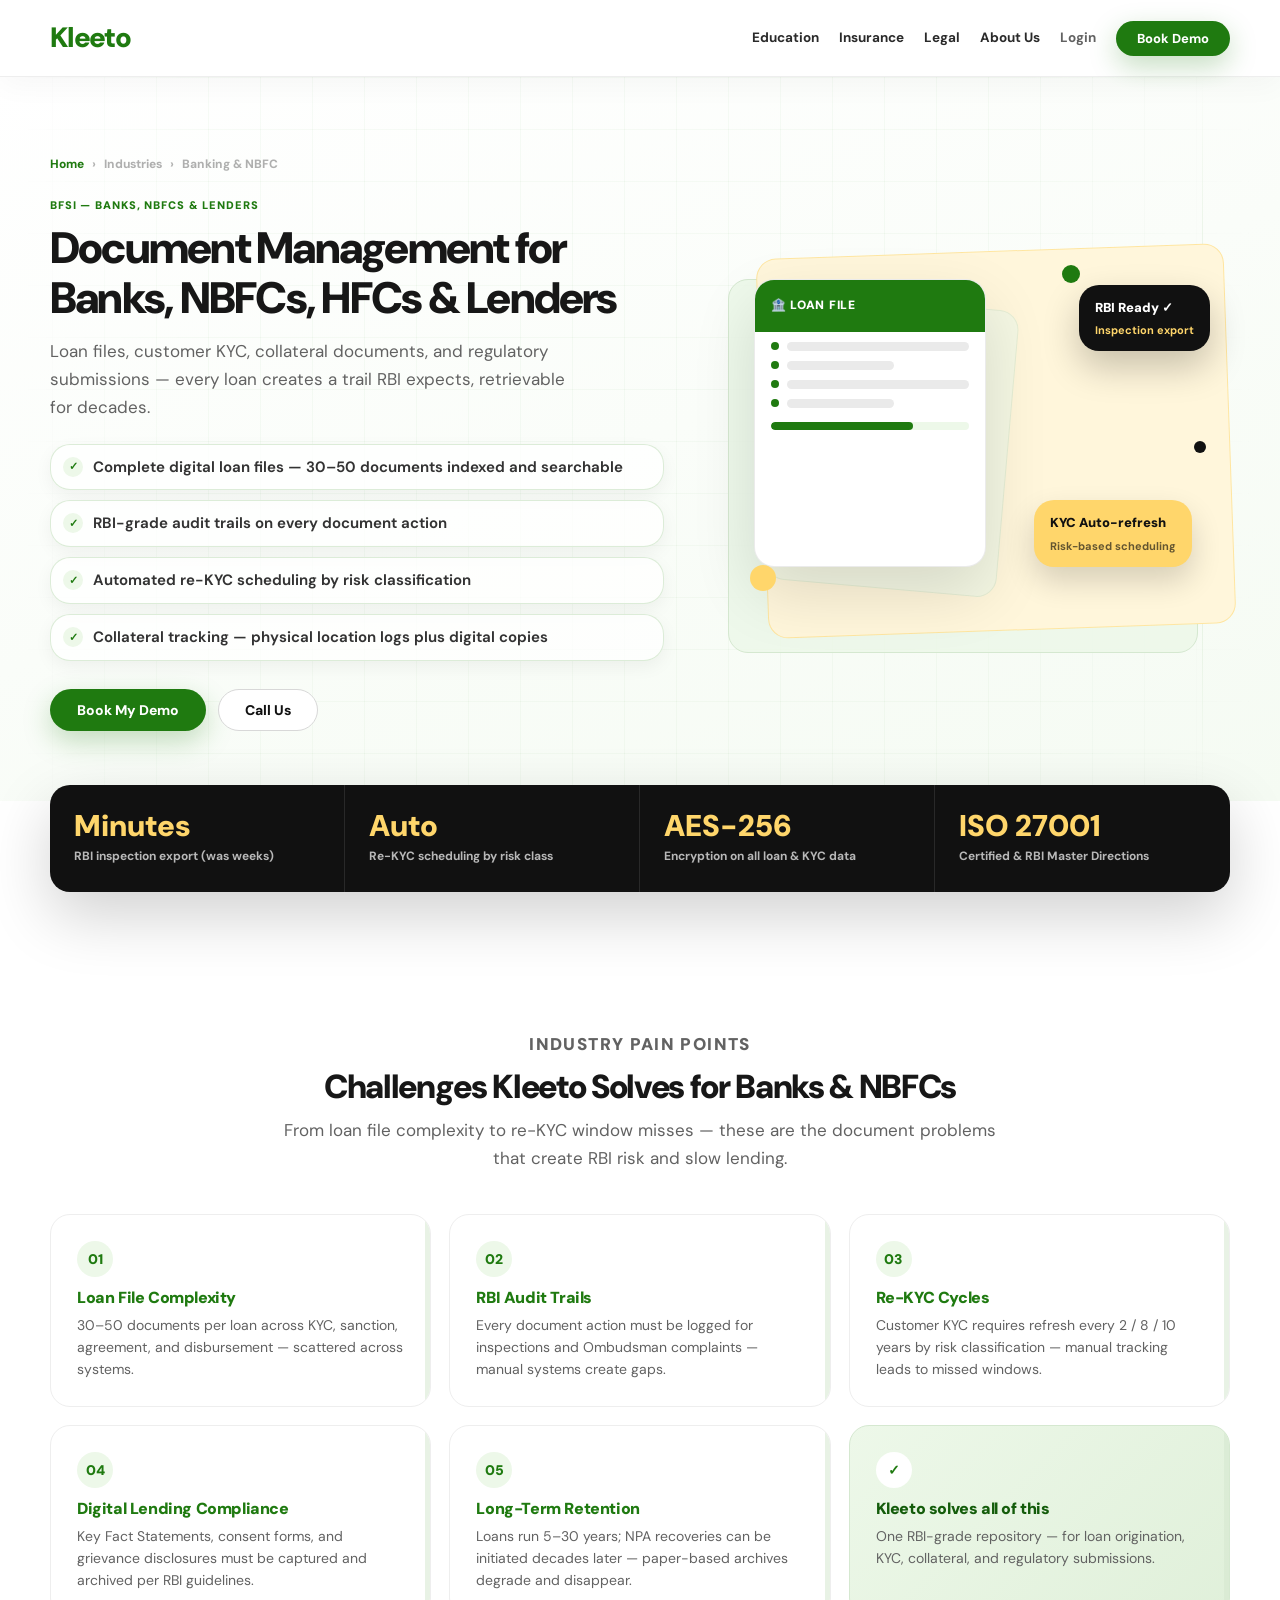
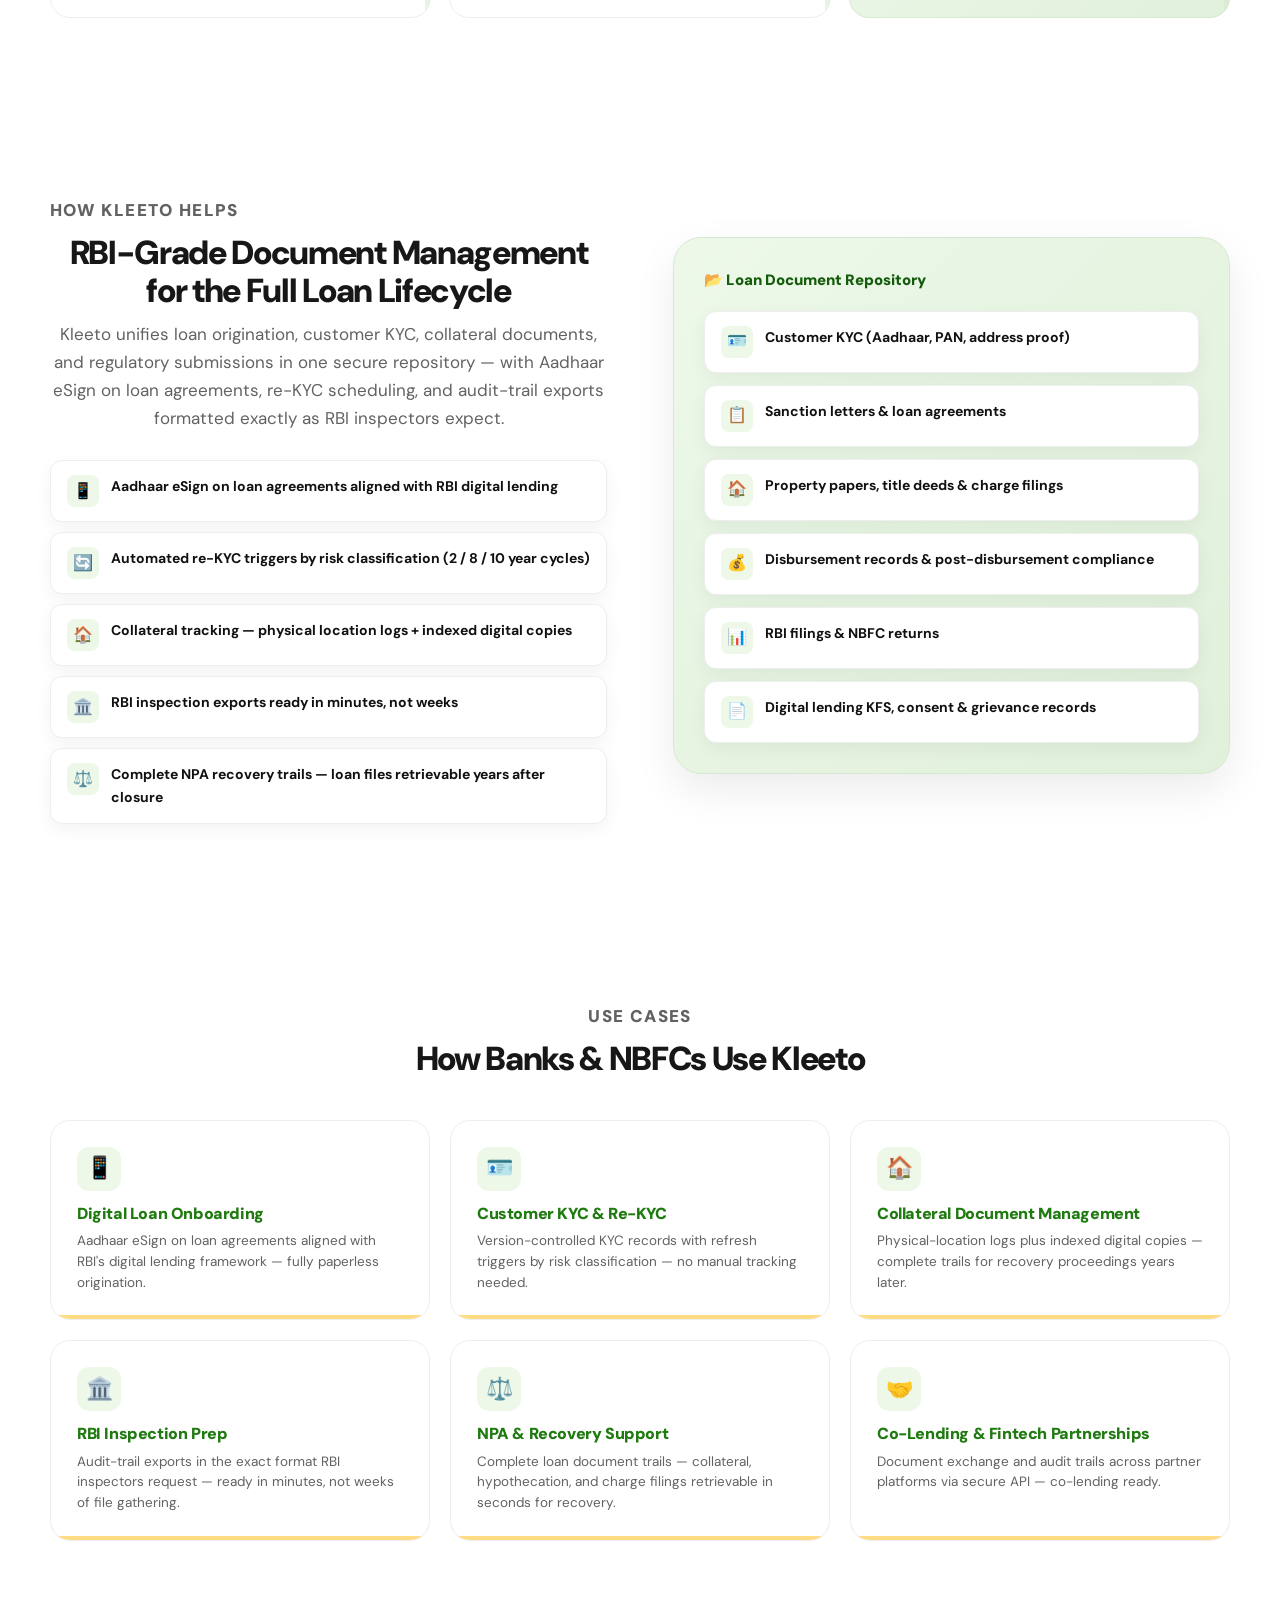
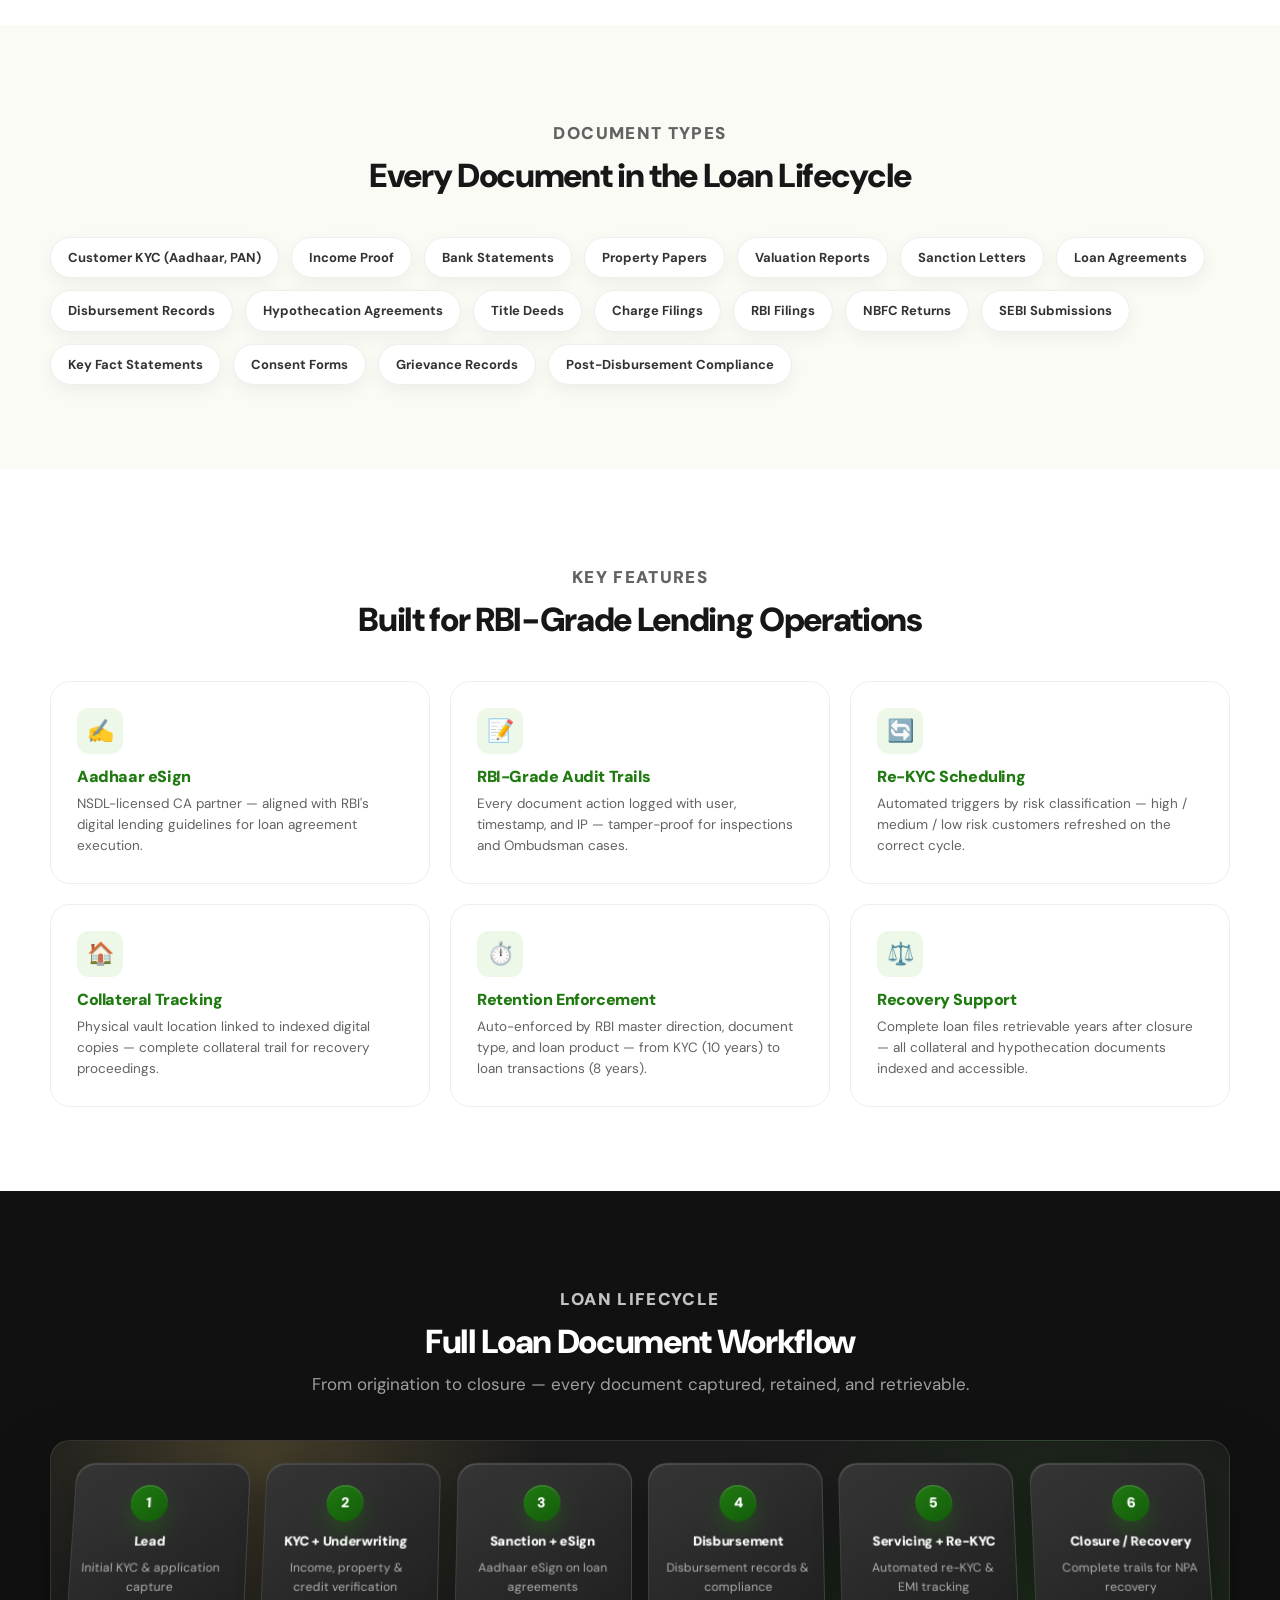
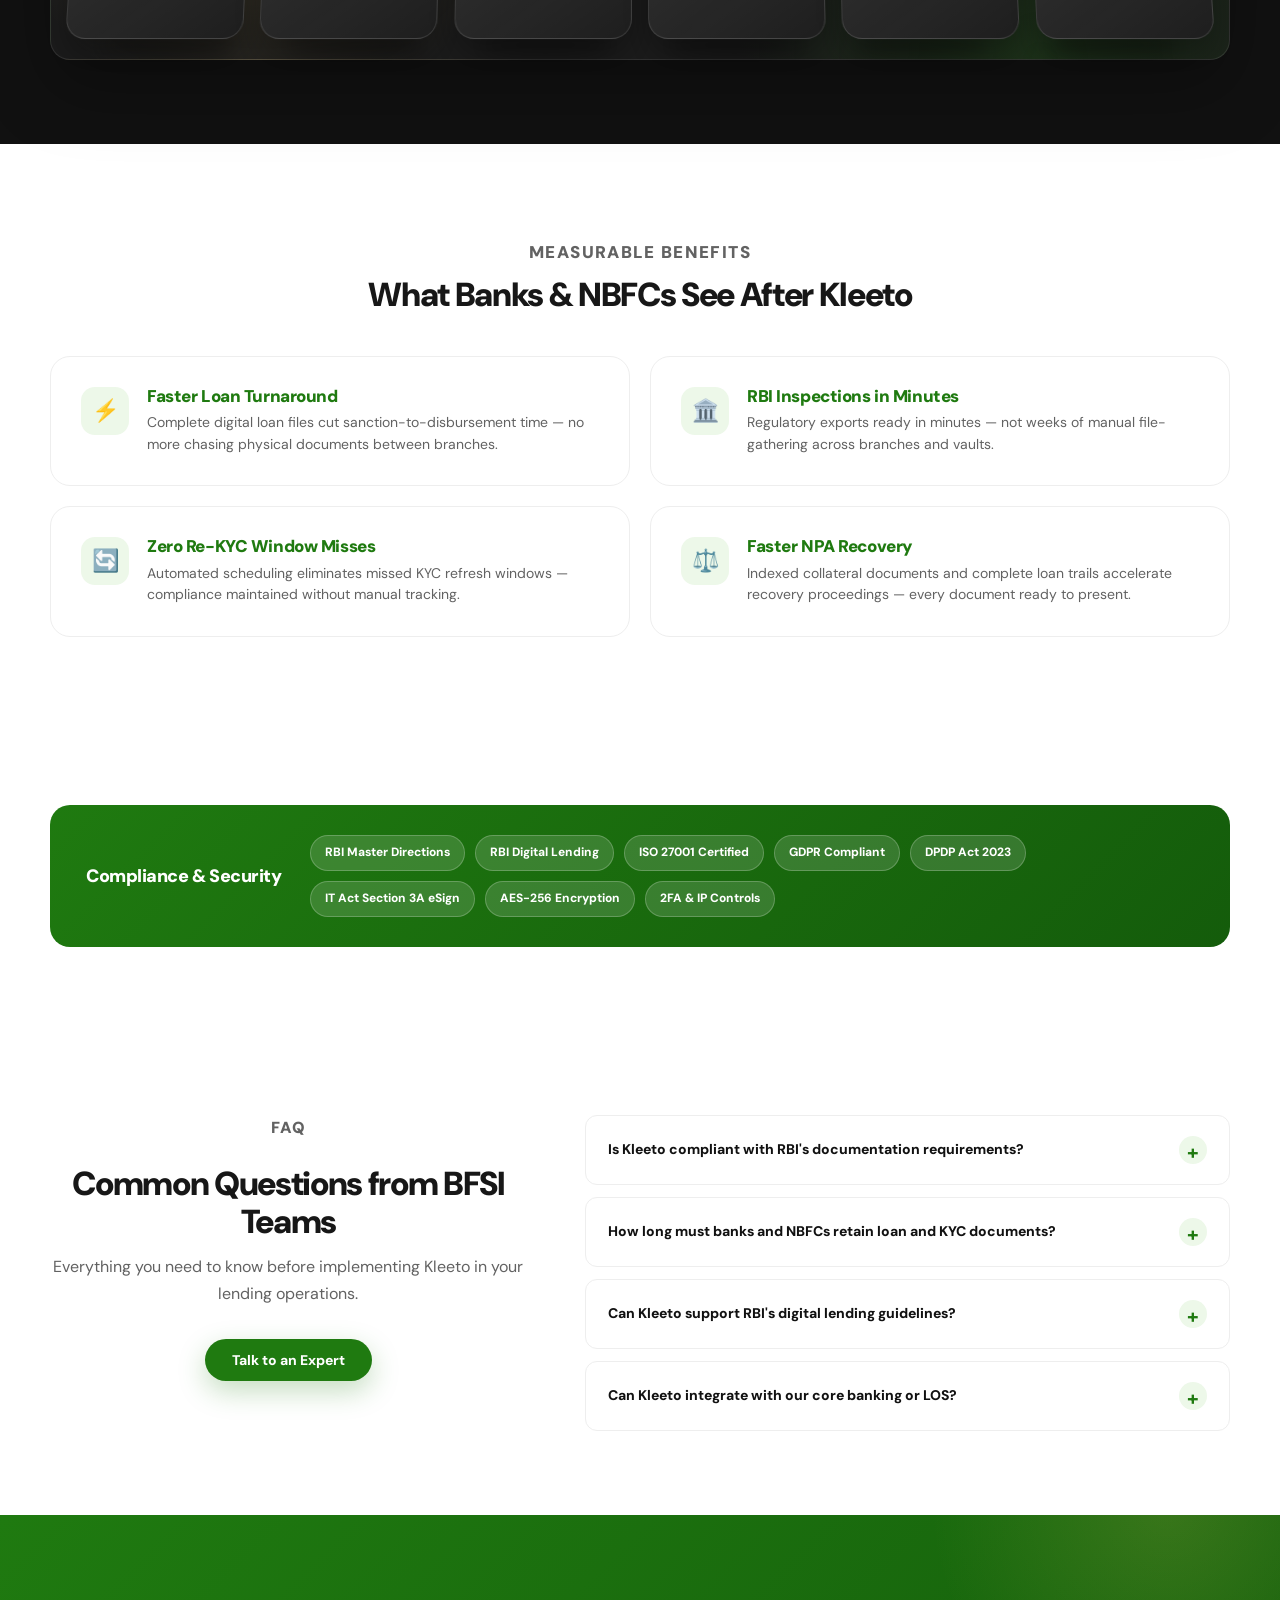
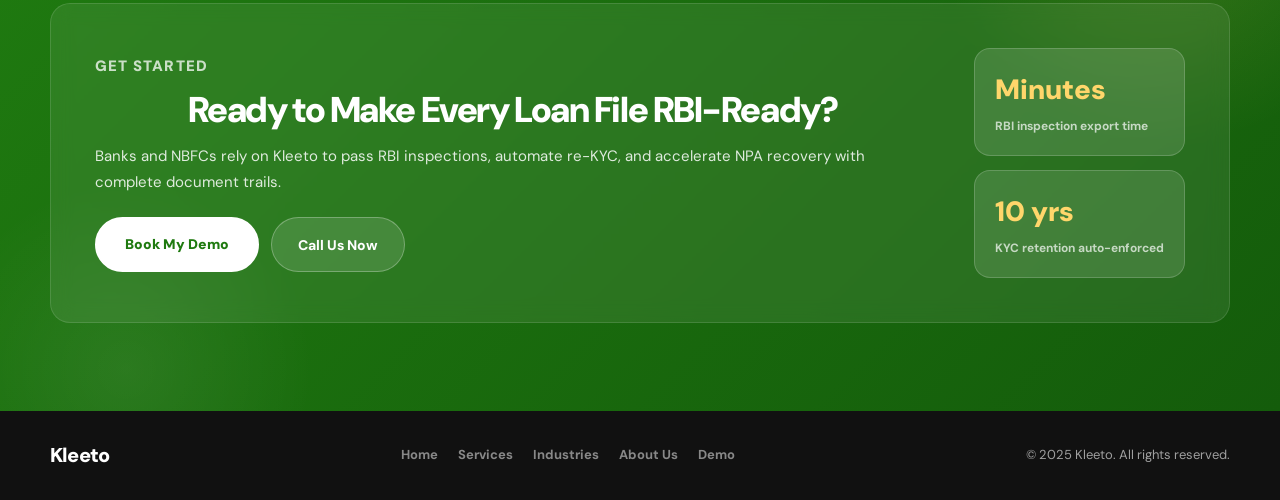
==== commit 81006b1b: "Update index.html update hero button" ====
--- a/index.html
+++ b/index.html
@@ -88,10 +88,6 @@
       </a>
       <div class="main-nav" id="mainNav">
 
-  <a href="https://www.kleeto.in">Home</a>
-
-  <a href="industry-banking-nbfc.html">Banking</a>
-
   <a href="industry-education.html">Education</a>
 
   <a href="industry-insurance.html">Insurance</a>
